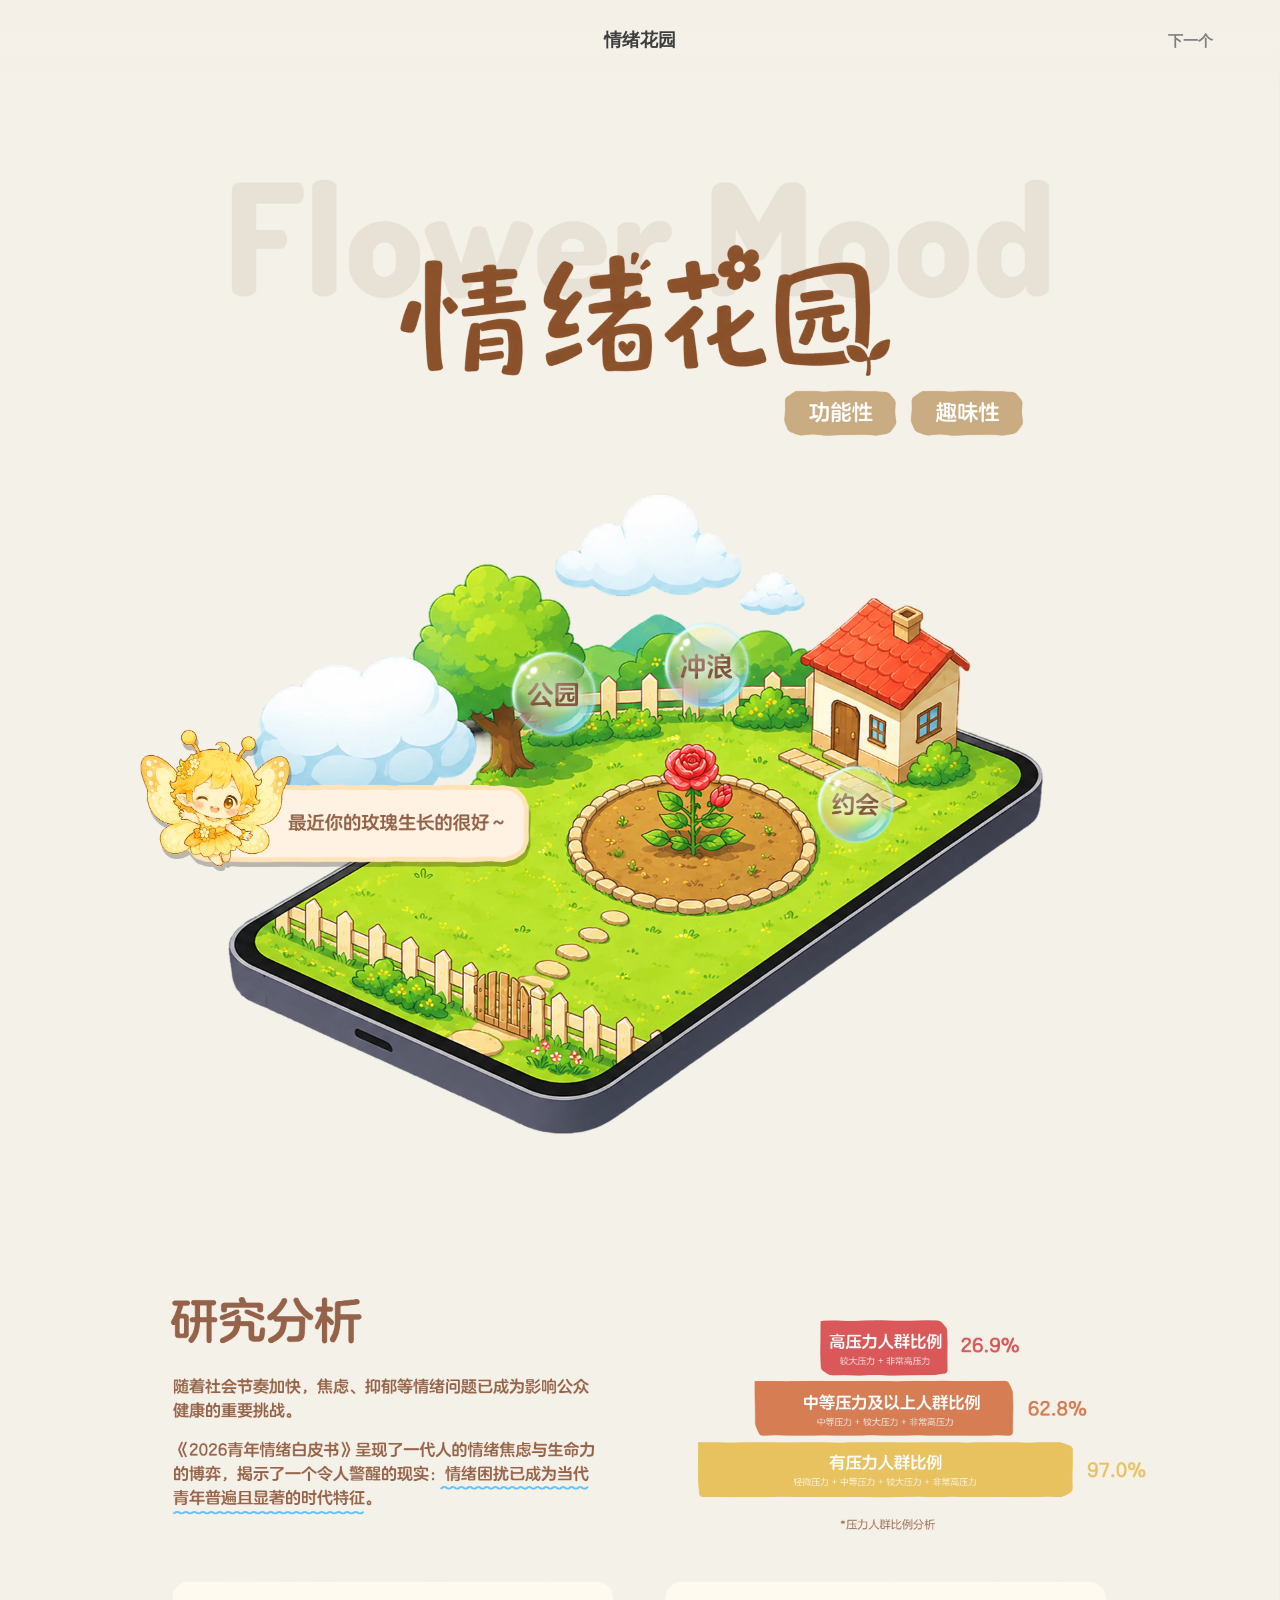
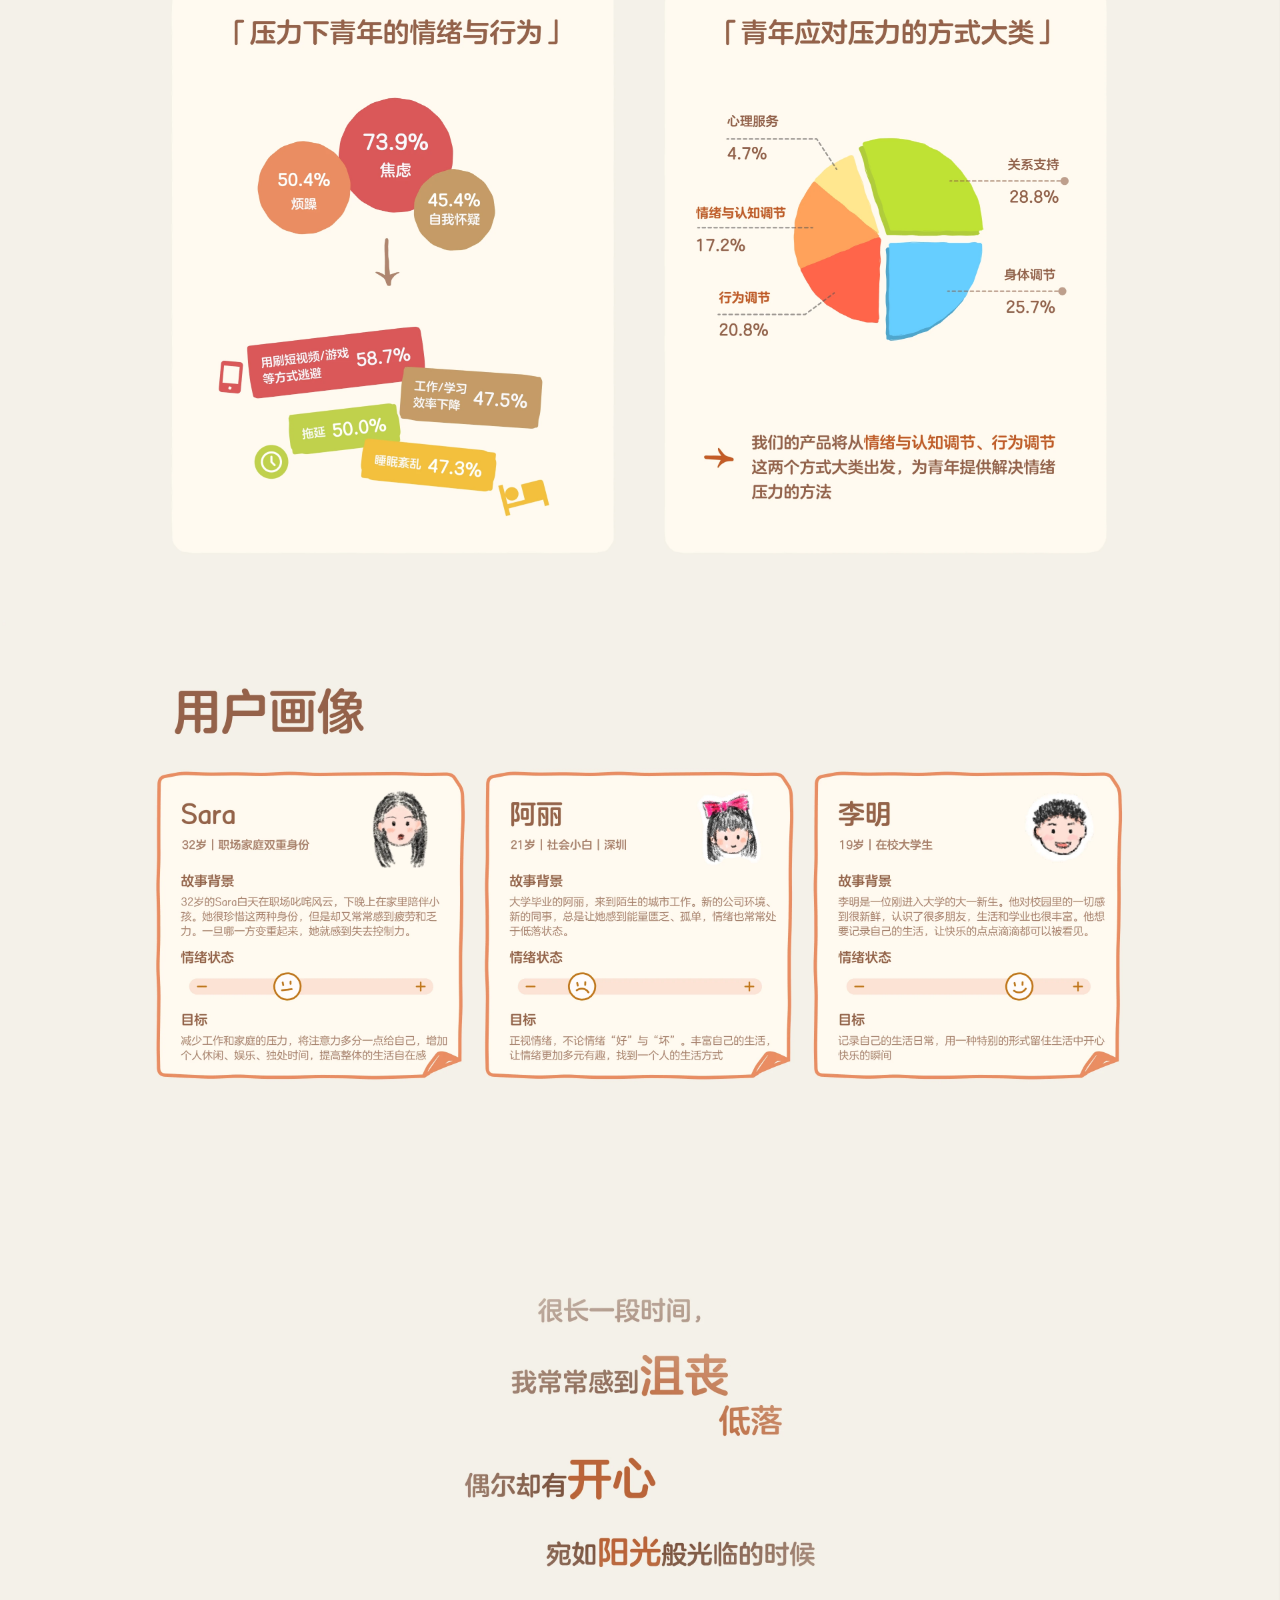
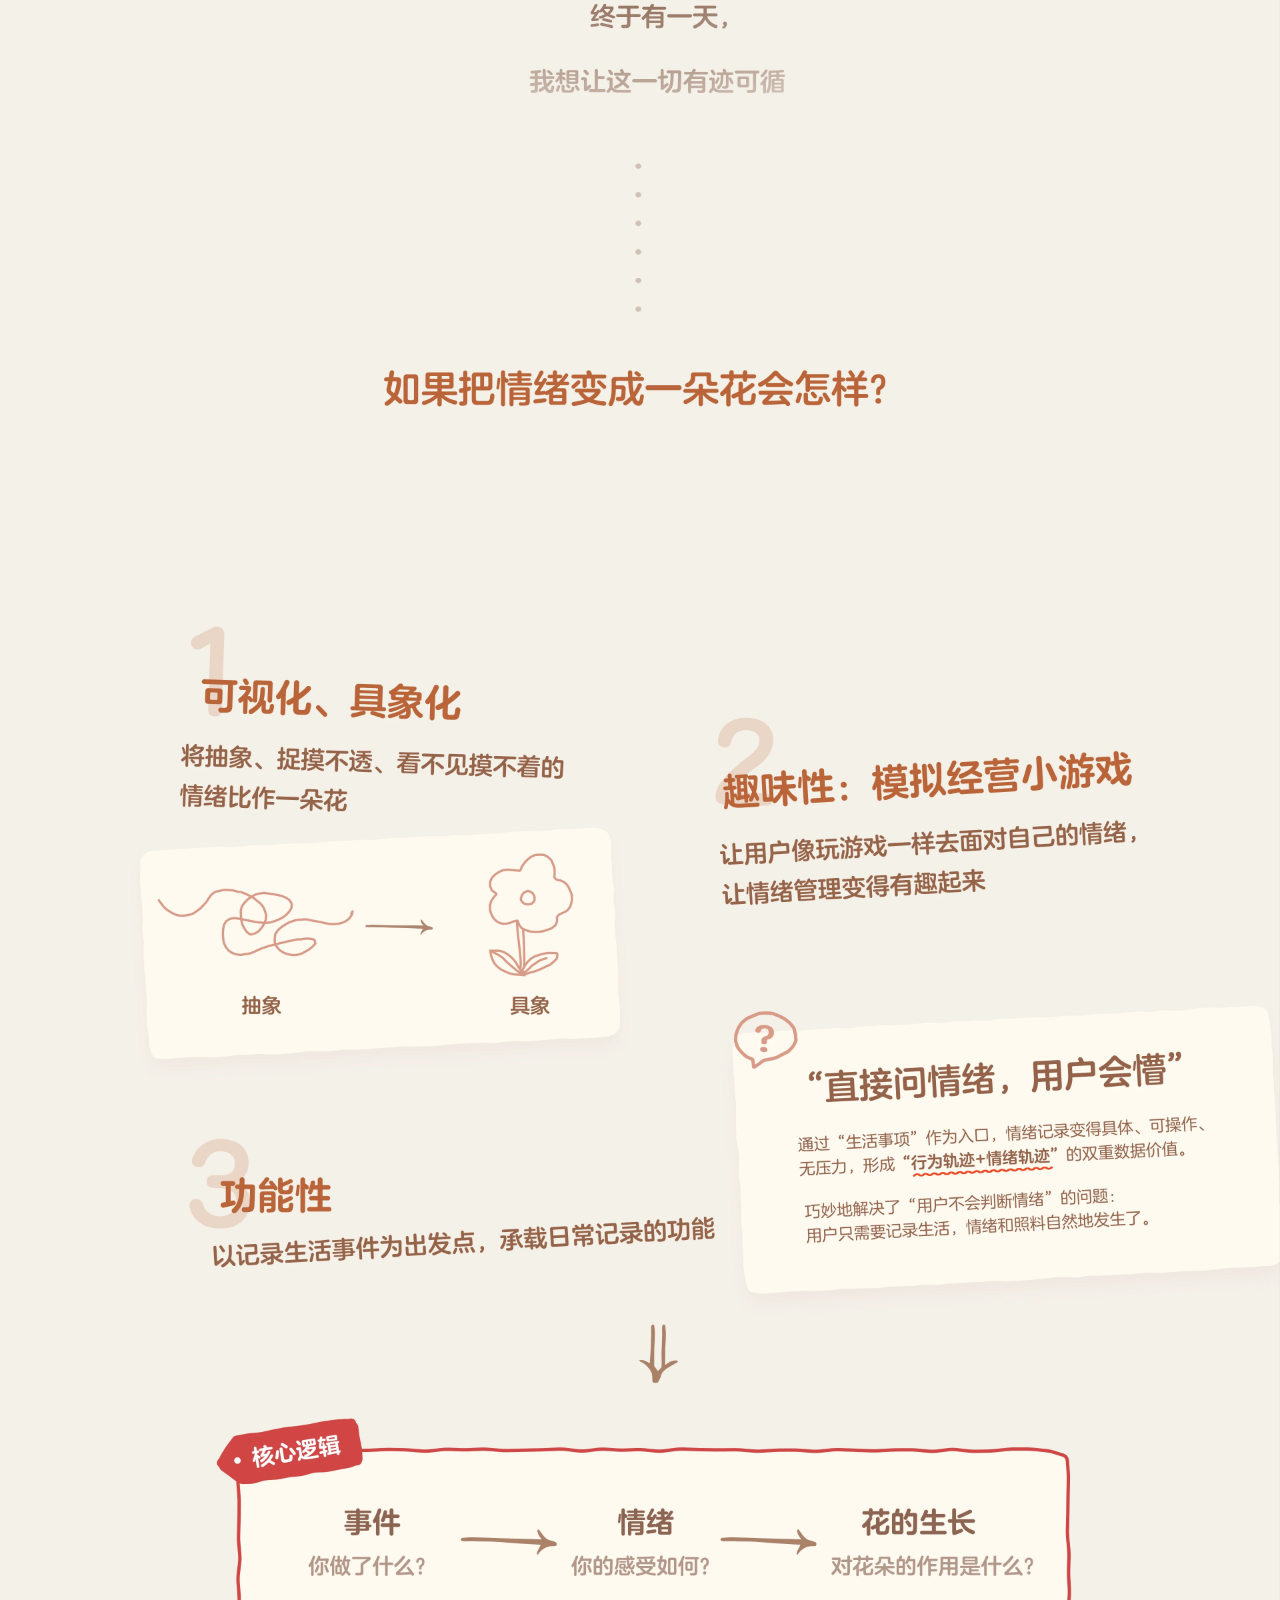
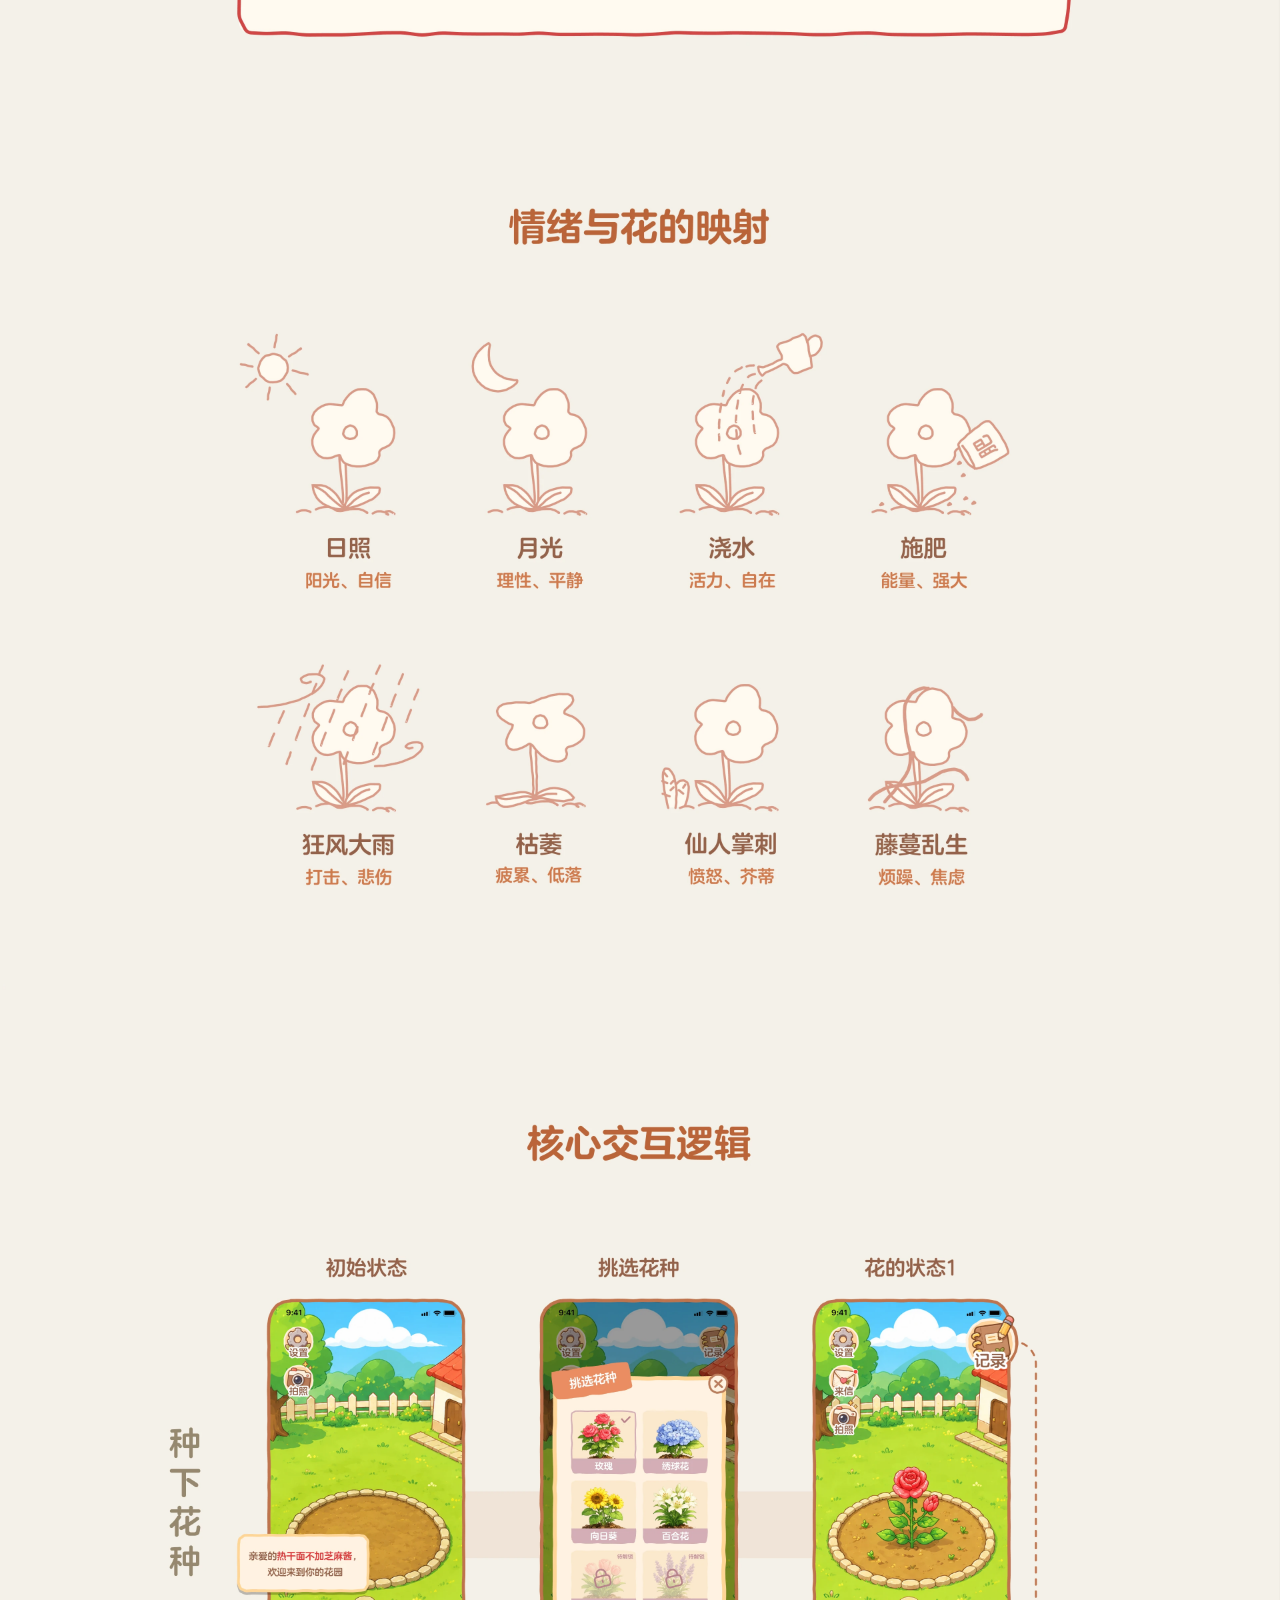
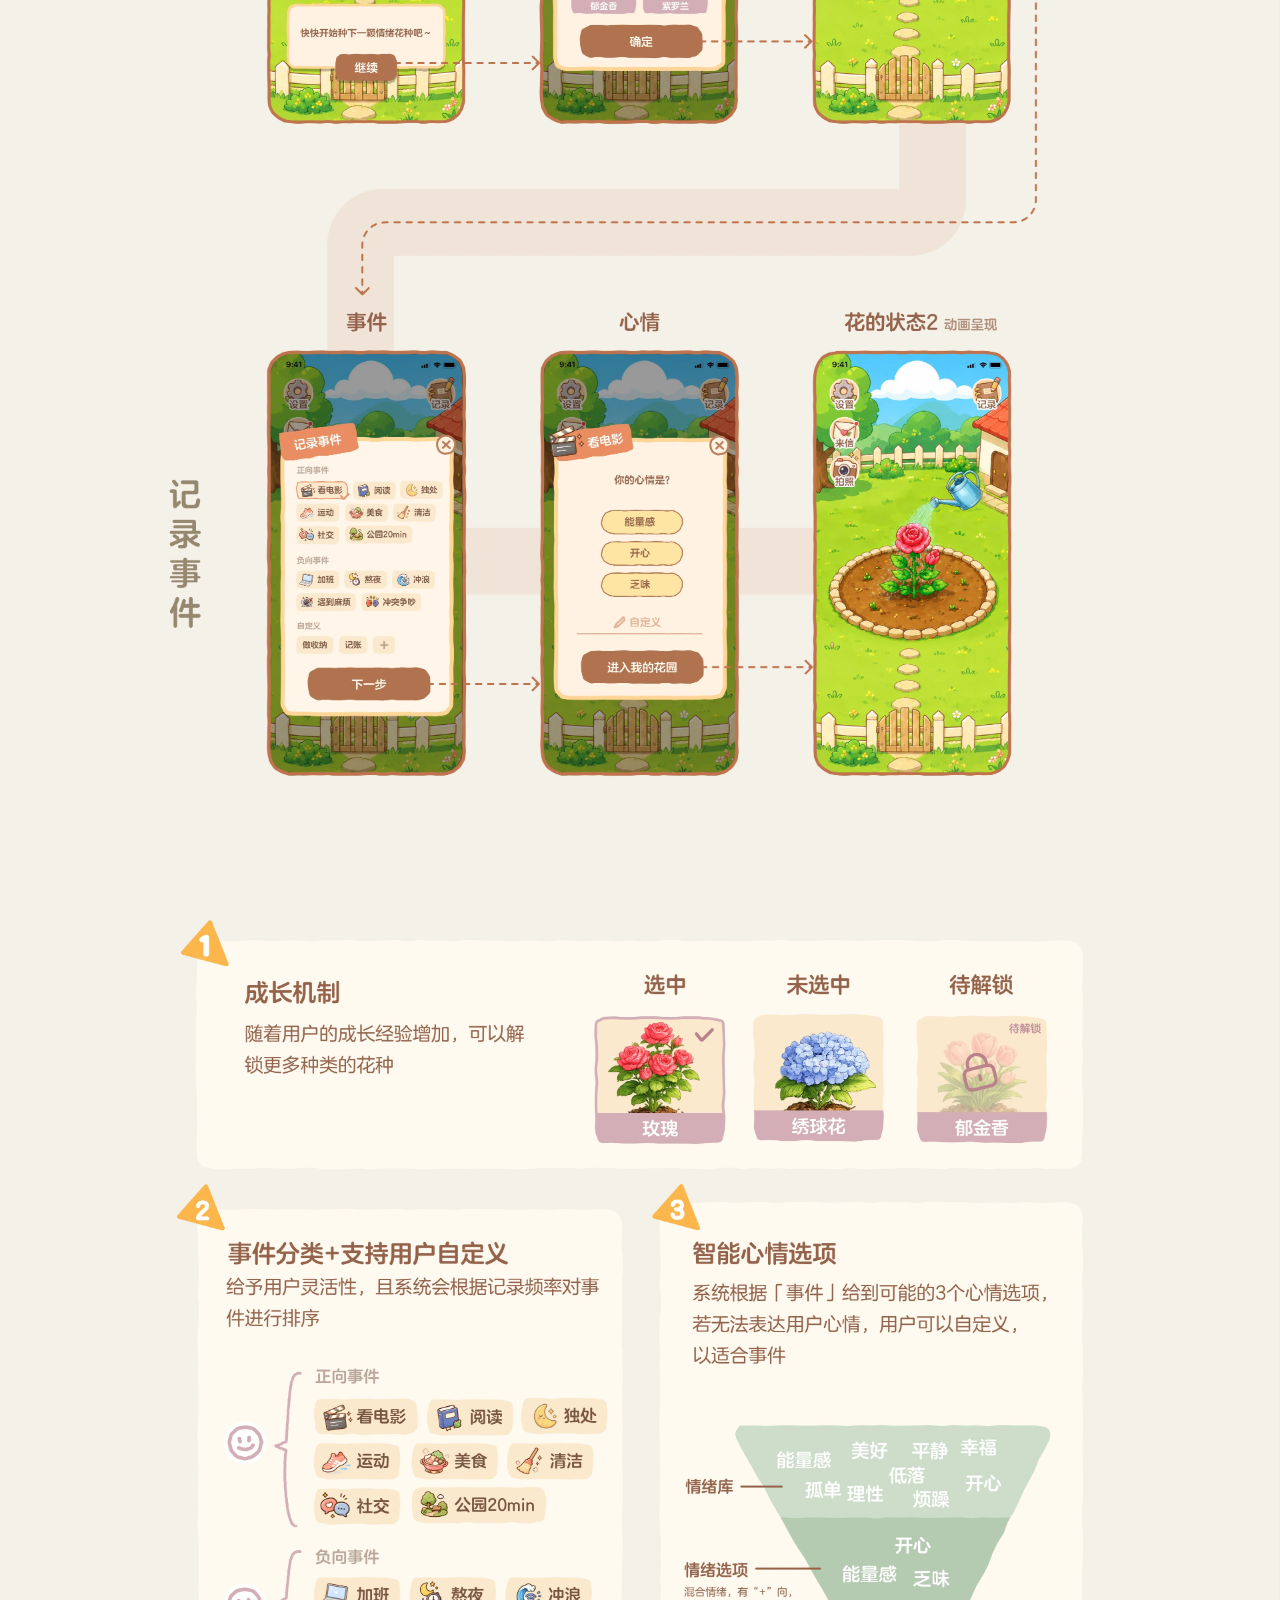
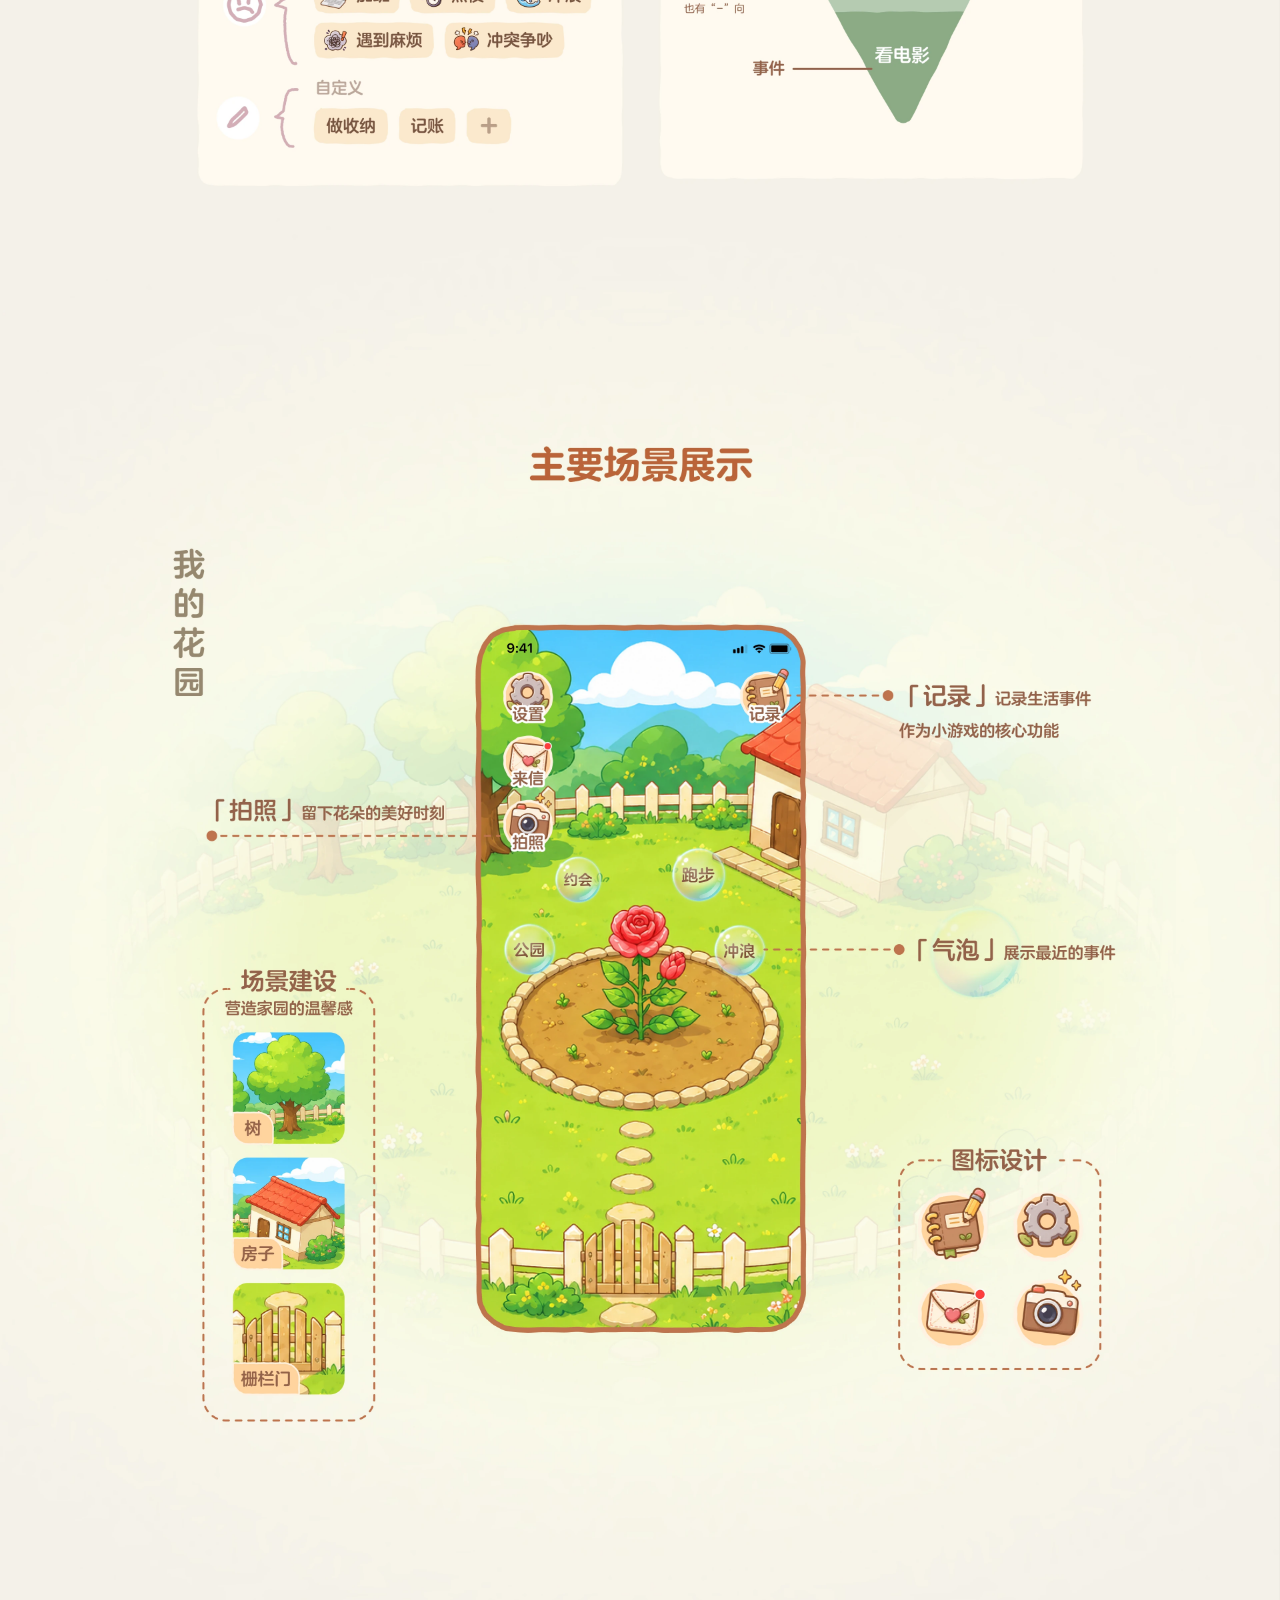
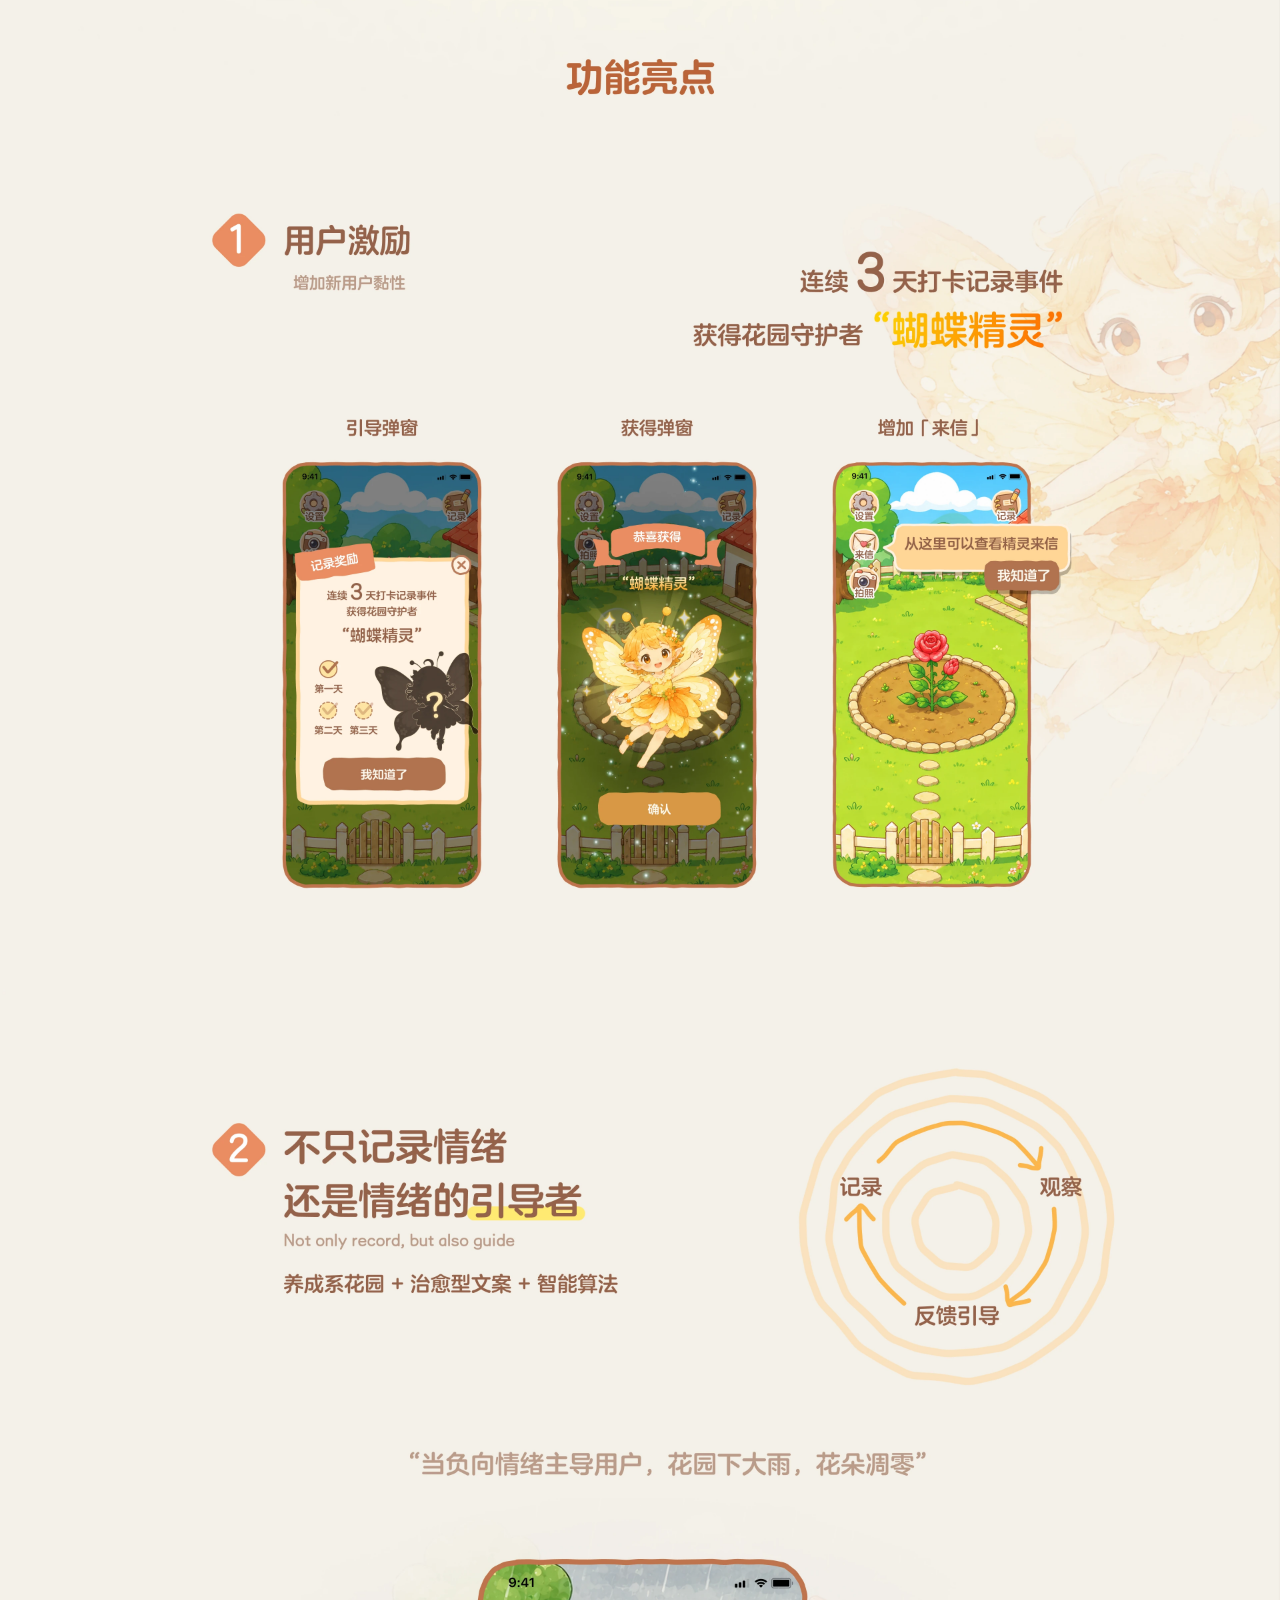
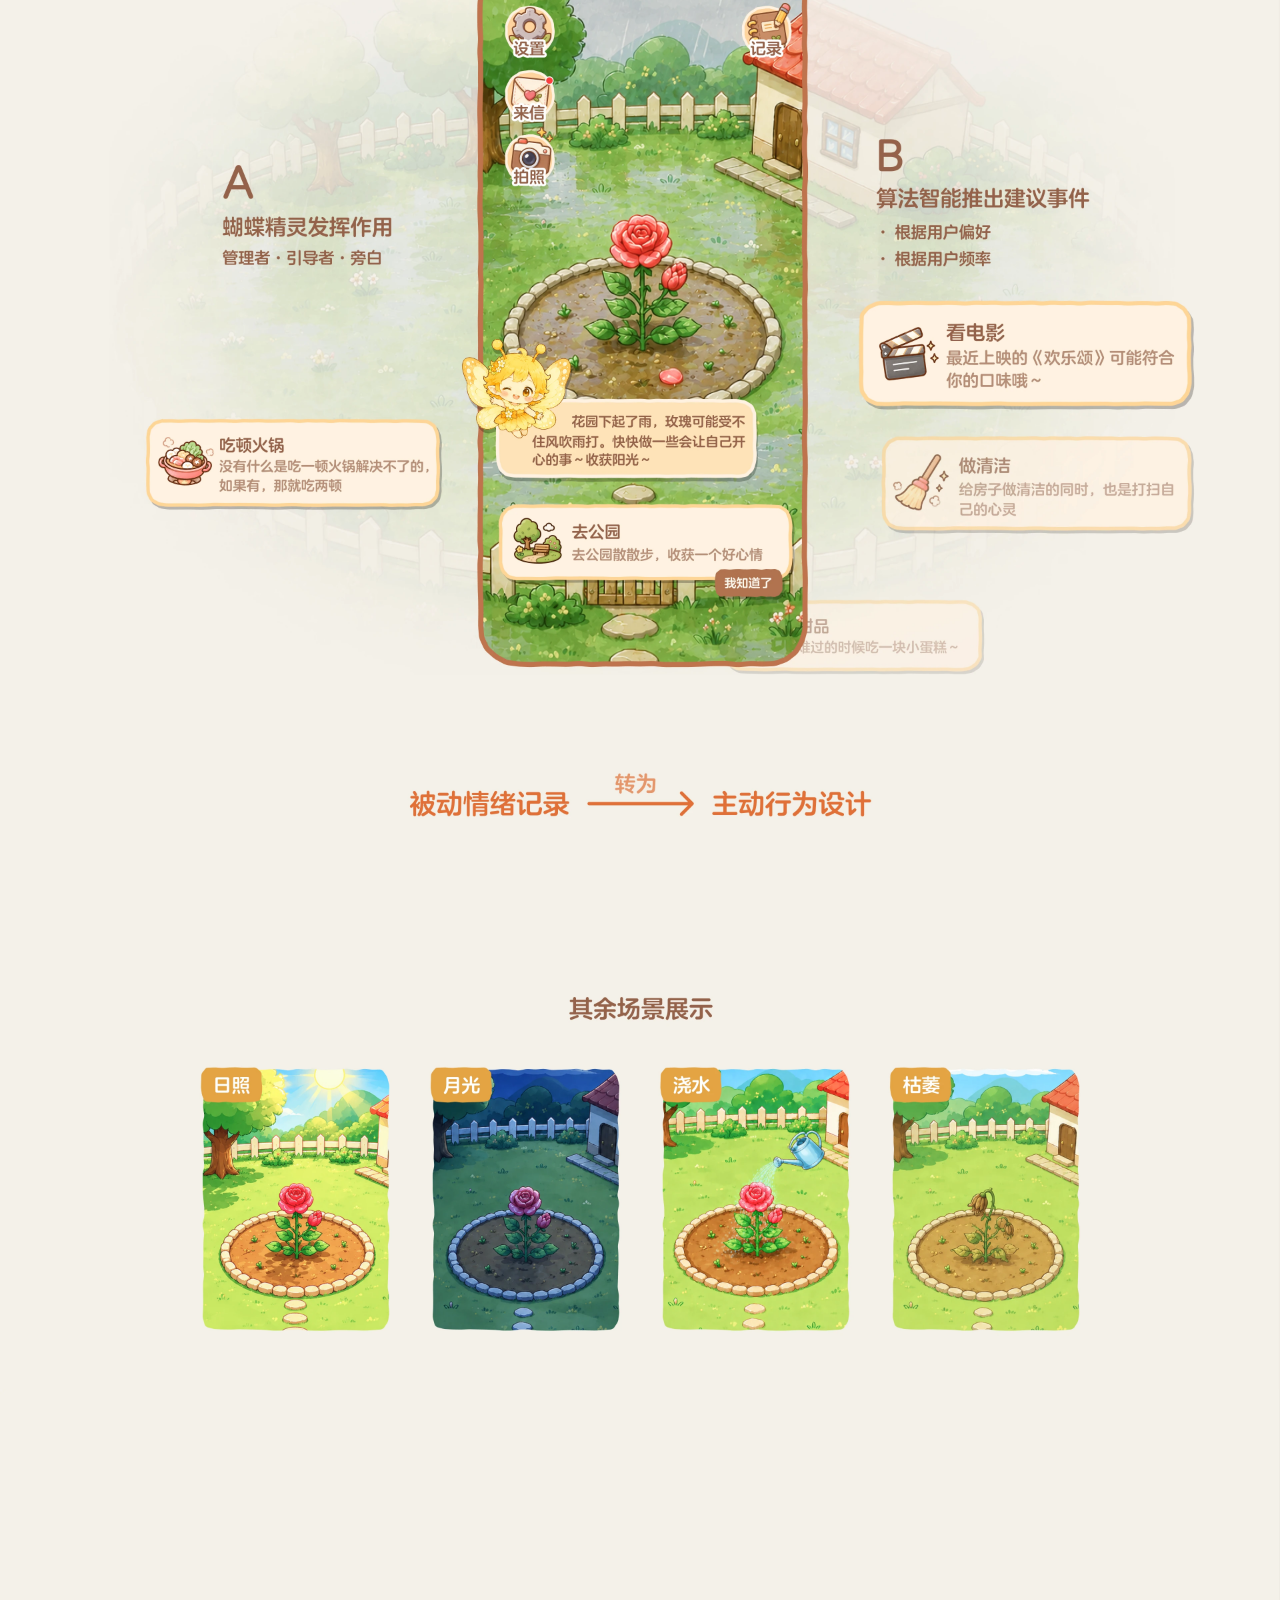
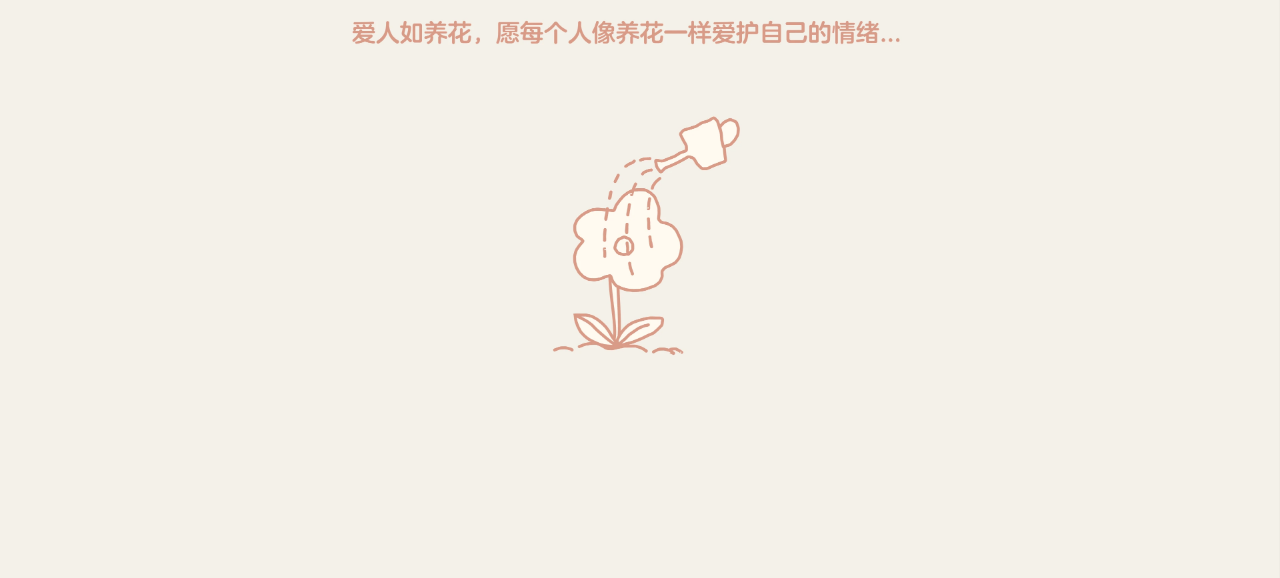
==== emotion-garden-detail.html @ 9c588635 "update" ====
<!DOCTYPE html>
<html lang="zh-CN">
  <head>
    <meta charset="UTF-8" />
    <meta name="viewport" content="width=device-width, initial-scale=1.0" />
    <title>Shinny的作品集</title>
    <link rel="icon" type="image/svg+xml" href="./assets/brand/favicon.svg" />
    <link rel="stylesheet" href="./project-detail.css?v=detail-home-20260615" />
  </head>
  <body style="--detail-bg: #f4f0e8; --detail-header-bg: #f4f0e8; --detail-header-bg-rgb: 244, 240, 232;">
    <header class="detail-nav">
      <div class="detail-nav-group">
        <a class="detail-nav-link detail-nav-link-home" href="./index.html#projects" aria-label="返回全部作品">
          <span class="detail-nav-link-icon" aria-hidden="true"></span>
        </a>
      </div>
      <p class="detail-nav-title">情绪花园</p>
      <div class="detail-nav-group detail-nav-group-right">
        <a class="detail-nav-link detail-nav-link-next" href="./qingyou-detail.html" aria-label="前往下一个作品">
          <span>下一个</span>
          <span class="detail-nav-link-icon" aria-hidden="true"></span>
        </a>
      </div>
    </header>

    <main class="detail-main">
      <figure class="detail-figure detail-slices">
        <img
          class="detail-slice-image"
          src="./assets/emotion-garden-detail-pages/page-001-01.webp"
          alt="情绪花园项目详情页"
          width="1920"
          height="3331"
          decoding="async"
          fetchpriority="high"
        />
        <img
          class="detail-slice-image"
          src="./assets/emotion-garden-detail-pages/page-001-02.webp"
          alt=""
          width="1920"
          height="2345"
          loading="lazy"
          decoding="async"
        />
        <img
          class="detail-slice-image"
          src="./assets/emotion-garden-detail-pages/page-001-03.webp"
          alt=""
          width="1920"
          height="3000"
          loading="lazy"
          decoding="async"
        />
        <img
          class="detail-slice-image"
          src="./assets/emotion-garden-detail-pages/page-001-04.webp"
          alt=""
          width="1920"
          height="3790"
          loading="lazy"
          decoding="async"
        />
        <img
          class="detail-slice-image"
          src="./assets/emotion-garden-detail-pages/page-001-05.webp"
          alt=""
          width="1920"
          height="3418"
          loading="lazy"
          decoding="async"
        />
        <img
          class="detail-slice-image"
          src="./assets/emotion-garden-detail-pages/page-001-06.webp"
          alt=""
          width="1920"
          height="3000"
          loading="lazy"
          decoding="async"
        />
        <img
          class="detail-slice-image"
          src="./assets/emotion-garden-detail-pages/page-001-07.webp"
          alt=""
          width="1920"
          height="1184"
          loading="lazy"
          decoding="async"
        />
      </figure>
    </main>
    <script src="./script.js"></script>
  </body>
</html>
---- project-detail.css ----
@font-face {
  font-family: "FZLanTingYuanGBK";
  src: local("FZLanTingYuanGBK SemiBold"), local("FZLanTingYuanGBK-SemiBold"),
    local("FZLanTingYuanGBK--S10"), local("FZLanTingYuanS-DB1-GB"),
    url("./assets/fonts/FZLanTingYuanGBK.woff2") format("woff2"),
    url("./assets/fonts/FZLanTingYuanGBK.otf") format("opentype");
  font-weight: 600;
  font-style: normal;
  font-display: swap;
}

:root {
  --font-main: "FZLanTingYuanGBK", "PingFang SC", "Hiragino Sans GB", "Microsoft YaHei",
    sans-serif;
  --detail-bg: #faf9f6;
  --detail-header-bg: var(--detail-bg);
  --detail-header-bg-rgb: 250, 249, 246;
  --detail-ink: #2f2621;
  --detail-muted: rgba(47, 38, 33, 0.68);
  --detail-accent: #b9372e;
  --accent: #2ba7ff;
  --click-effect-color: #b9372e;
}

* {
  box-sizing: border-box;
}

html,
body {
  margin: 0;
  padding: 0;
  background: var(--detail-bg);
  color: var(--detail-ink);
}

body {
  position: relative;
  overflow-x: hidden;
  font-family: var(--font-main);
}

.click-effect-layer {
  position: fixed;
  inset: 0;
  pointer-events: none;
  overflow: hidden;
  z-index: 2147483647;
}

.click-effect-burst {
  position: fixed;
  left: 0;
  top: 0;
  width: 72px;
  height: 72px;
  margin: -36px 0 0 -36px;
  color: var(--click-effect-color);
  opacity: 0;
  transform: translate3d(0, 0, 0) scale(0.68);
  animation: click-burst-pop 0.56s cubic-bezier(0.18, 0.82, 0.24, 1) forwards;
}

.click-effect-burst svg {
  width: 100%;
  height: 100%;
  overflow: visible;
}

.click-effect-burst path {
  fill: none;
  stroke: currentColor;
  stroke-width: 2.4;
  stroke-linecap: round;
  opacity: 0.95;
}

@keyframes click-burst-pop {
  0% {
    opacity: 0;
    transform: translate3d(0, 0, 0) scale(0.68);
  }

  18% {
    opacity: 1;
  }

  100% {
    opacity: 0;
    transform: translate3d(0, 0, 0) scale(1.18);
  }
}

@media (prefers-reduced-motion: reduce) {
  .click-effect-layer,
  .click-effect-burst {
    animation: none;
    transition: none;
  }

  .click-effect-layer,
  .click-effect-burst {
    display: none !important;
  }
}

a {
  color: inherit;
  text-decoration: none;
}

.detail-nav {
  position: fixed;
  top: 0;
  left: 0;
  right: 0;
  z-index: 10;
  isolation: isolate;
  display: grid;
  grid-template-columns: 1fr auto 1fr;
  align-items: center;
  gap: 16px;
  padding: 14px 24px;
  background: transparent;
}

.detail-nav::before {
  content: "";
  position: absolute;
  inset: 0;
  background:
    linear-gradient(
      180deg,
      var(--detail-header-bg) 0%,
      rgba(var(--detail-header-bg-rgb), 0.96) 48%,
      rgba(var(--detail-header-bg-rgb), 0.72) 74%,
      rgba(var(--detail-header-bg-rgb), 0) 100%
    );
  pointer-events: none;
  z-index: -1;
}

body[data-detail-nav-gradient] .detail-nav::before {
  transition: background 0.18s linear;
}

body[data-detail-nav-gradient] .detail-nav-title,
body[data-detail-nav-gradient] .detail-nav-link {
  color: var(--detail-nav-fg, #f4f8ff);
  transition: color 0.22s ease, transform 0.2s ease, opacity 0.2s ease;
}

body[data-detail-nav-gradient] .detail-nav-link::before {
  content: none;
}

body[data-detail-nav-gradient] .detail-nav-link-frame {
  position: absolute;
  inset: -2px -6px;
  width: calc(100% + 12px);
  height: calc(100% + 4px);
  overflow: visible;
  pointer-events: none;
  z-index: -1;
}

body[data-detail-nav-gradient] .detail-nav-link-frame path {
  fill: none;
  stroke: currentColor;
  stroke-width: 3.2;
  stroke-linecap: round;
  stroke-linejoin: round;
  transition: fill 0.22s ease, stroke 0.22s ease;
}

body[data-detail-nav-gradient] .detail-nav-link:hover .detail-nav-link-frame path,
body[data-detail-nav-gradient] .detail-nav-link:focus-visible .detail-nav-link-frame path {
  fill: var(--detail-accent);
  stroke: var(--detail-accent);
}

body[data-detail-nav-gradient] .detail-nav-inline-icon {
  display: block;
  flex: 0 0 auto;
  color: currentColor;
  overflow: visible;
}

body[data-detail-nav-gradient] .detail-nav-inline-arrow {
  width: 22px;
  height: 22px;
}

body[data-detail-nav-gradient] .detail-nav-inline-arrow path {
  fill: currentColor;
  stroke: currentColor;
}

body[data-detail-nav-gradient] .detail-nav-link-home .detail-nav-link-icon {
  background-color: transparent;
  background-image: var(
    --detail-home-normal-dynamic,
    url("./assets/detail-nav/home-normal-light.svg")
  );
}

body[data-detail-nav-gradient] .detail-nav-link-home:hover .detail-nav-link-icon,
body[data-detail-nav-gradient] .detail-nav-link-home:focus-visible .detail-nav-link-icon {
  background-image: var(--detail-nav-icon-hover);
}

body[data-detail-nav-gradient] .detail-nav-link-prev:hover,
body[data-detail-nav-gradient] .detail-nav-link-prev:focus-visible {
  color: #ffffff;
}

body[data-detail-nav-gradient] .detail-nav-link-home:hover,
body[data-detail-nav-gradient] .detail-nav-link-home:focus-visible {
  color: var(--detail-accent);
}

.detail-nav-group {
  display: flex;
  align-items: center;
  gap: 12px;
  flex-wrap: wrap;
}

.detail-nav-group:not(.detail-nav-group-right) {
  gap: 14px;
}

.detail-nav-group-right {
  justify-self: end;
}

.detail-nav-title {
  min-width: 0;
  margin: 0;
  font-size: 18px;
  font-weight: 600;
  line-height: 1.2;
  text-align: center;
  color: #3e3e3e;
}

.detail-nav-link {
  display: inline-flex;
  position: relative;
  z-index: 0;
  isolation: isolate;
  align-items: center;
  gap: 7px;
  min-height: 54px;
  padding: 12px 14px;
  border: 0;
  border-radius: 0;
  background: transparent;
  color: #7f7f7f;
  transition: transform 0.2s ease, opacity 0.2s ease, color 0.2s ease, background 0.2s ease;
}

.detail-nav-link::before {
  content: "";
  position: absolute;
  inset: -2px -6px;
  background: center / 100% 100% no-repeat url("./assets/detail-nav/nav-outline.svg");
  opacity: 1;
  transform: scale(1);
  transition: opacity 0.22s ease, transform 0.22s ease, background-image 0.22s ease;
  pointer-events: none;
  z-index: -1;
}

.detail-nav-link:hover,
.detail-nav-link:focus-visible {
  transform: translateY(-1px);
  opacity: 1;
  color: #ffffff;
}

.detail-nav-link:hover::before,
.detail-nav-link:focus-visible::before {
  opacity: 1;
  transform: scale(1);
  background-image: url("./assets/detail-nav/nav-fill.svg");
}

.detail-nav-link-icon {
  display: block;
  width: 22px;
  height: 22px;
  flex: 0 0 auto;
  background: center / contain no-repeat var(--detail-nav-icon);
  transition: background-image 0.2s ease;
}

.detail-nav-link span {
  font-size: 0.96rem;
  font-weight: 600;
  line-height: 1;
  white-space: nowrap;
}

.detail-nav-link-icon + span {
  display: block;
}

.detail-nav-link:hover .detail-nav-link-icon,
.detail-nav-link:focus-visible .detail-nav-link-icon {
  background-image: var(--detail-nav-icon-hover);
}

.detail-nav-link-text-only {
  gap: 0;
}

.detail-nav-link-home {
  justify-content: center;
  width: 54px;
  min-width: 54px;
  height: 54px;
  min-height: 54px;
  aspect-ratio: 1;
  padding: 0;
  margin-left: -4px;
}

.detail-nav-link-home .detail-nav-link-icon {
  width: 34px;
  height: 34px;
}

.detail-nav-link-home::before {
  content: none;
}

.detail-nav-link-home:hover,
.detail-nav-link-home:focus-visible {
  color: var(--detail-accent);
}

.detail-nav-link-next {
  flex-direction: row;
}

.detail-nav-link-prev {
  --detail-nav-icon: url("./assets/detail-nav/prev-gray.svg");
  --detail-nav-icon-hover: url("./assets/detail-nav/prev-white.svg");
}

.detail-nav-link-home {
  --detail-nav-icon: url("./assets/detail-nav/home-normal.svg");
  --detail-nav-icon-hover: url("./assets/detail-nav/home-hover.svg");
}

.detail-nav-link-next {
  --detail-nav-icon: url("./assets/detail-nav/next-gray.svg");
  --detail-nav-icon-hover: url("./assets/detail-nav/next-white.svg");
}

.detail-main {
  position: relative;
  z-index: 0;
  width: 100vw;
}

.detail-image {
  display: block;
  width: 100vw;
  height: auto;
}

.detail-slices {
  display: block;
  width: 100vw;
  margin: 0;
  background: var(--detail-bg);
}

.detail-slice-image {
  display: block;
  width: 100vw;
  height: auto;
}

.detail-slices-xr {
  background: #000916;
}

.detail-object {
  display: block;
  width: 100vw;
  height: auto;
  aspect-ratio: var(--detail-object-aspect, 1920 / 20068);
  min-height: 100vh;
  border: 0;
}

.detail-object-xr {
  background: #000916;
}

.detail-figure {
  margin: 0;
}

.detail-caption {
  padding: 18px 24px 28px;
  color: var(--detail-muted);
  font-size: 0.95rem;
  line-height: 1.7;
}

@media (max-width: 720px) {
  .detail-nav {
    grid-template-columns: 1fr;
    padding: 12px 16px;
    gap: 8px;
  }

  .detail-nav-title,
  .detail-nav-group-right {
    justify-self: start;
    text-align: left;
  }

  .detail-nav-title {
    order: -1;
    max-width: calc(100vw - 32px);
  }

  .detail-nav-group {
    gap: 8px;
  }

  .detail-nav-link {
    min-height: 50px;
    gap: 6px;
    padding: 10px 13px;
  }

  .detail-nav-link-home {
    width: 50px;
    min-width: 50px;
    height: 50px;
    min-height: 50px;
    padding: 0;
    margin-left: -3px;
  }

  .detail-nav-link-home .detail-nav-link-icon {
    width: 31px;
    height: 31px;
  }

  .detail-nav-link span {
    font-size: 0.92rem;
  }

  .detail-caption {
    padding: 16px 16px 24px;
  }

}
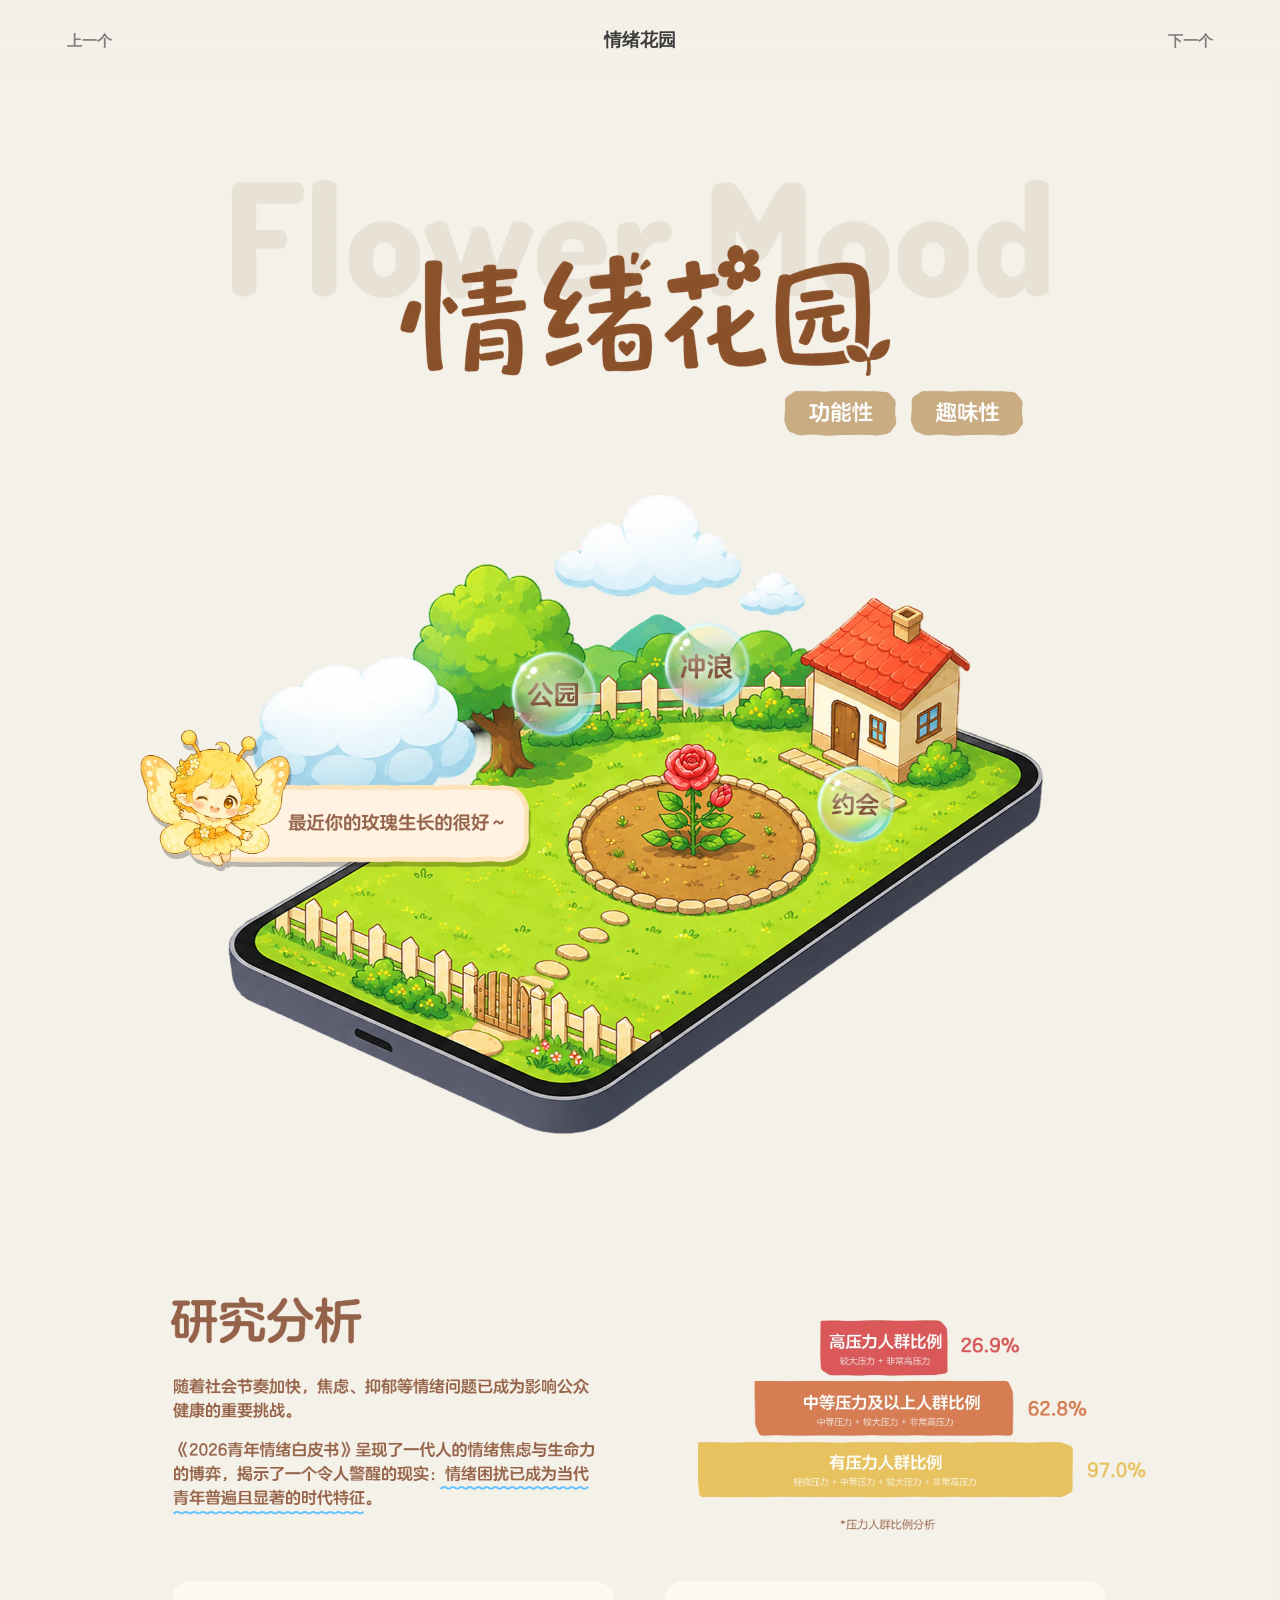
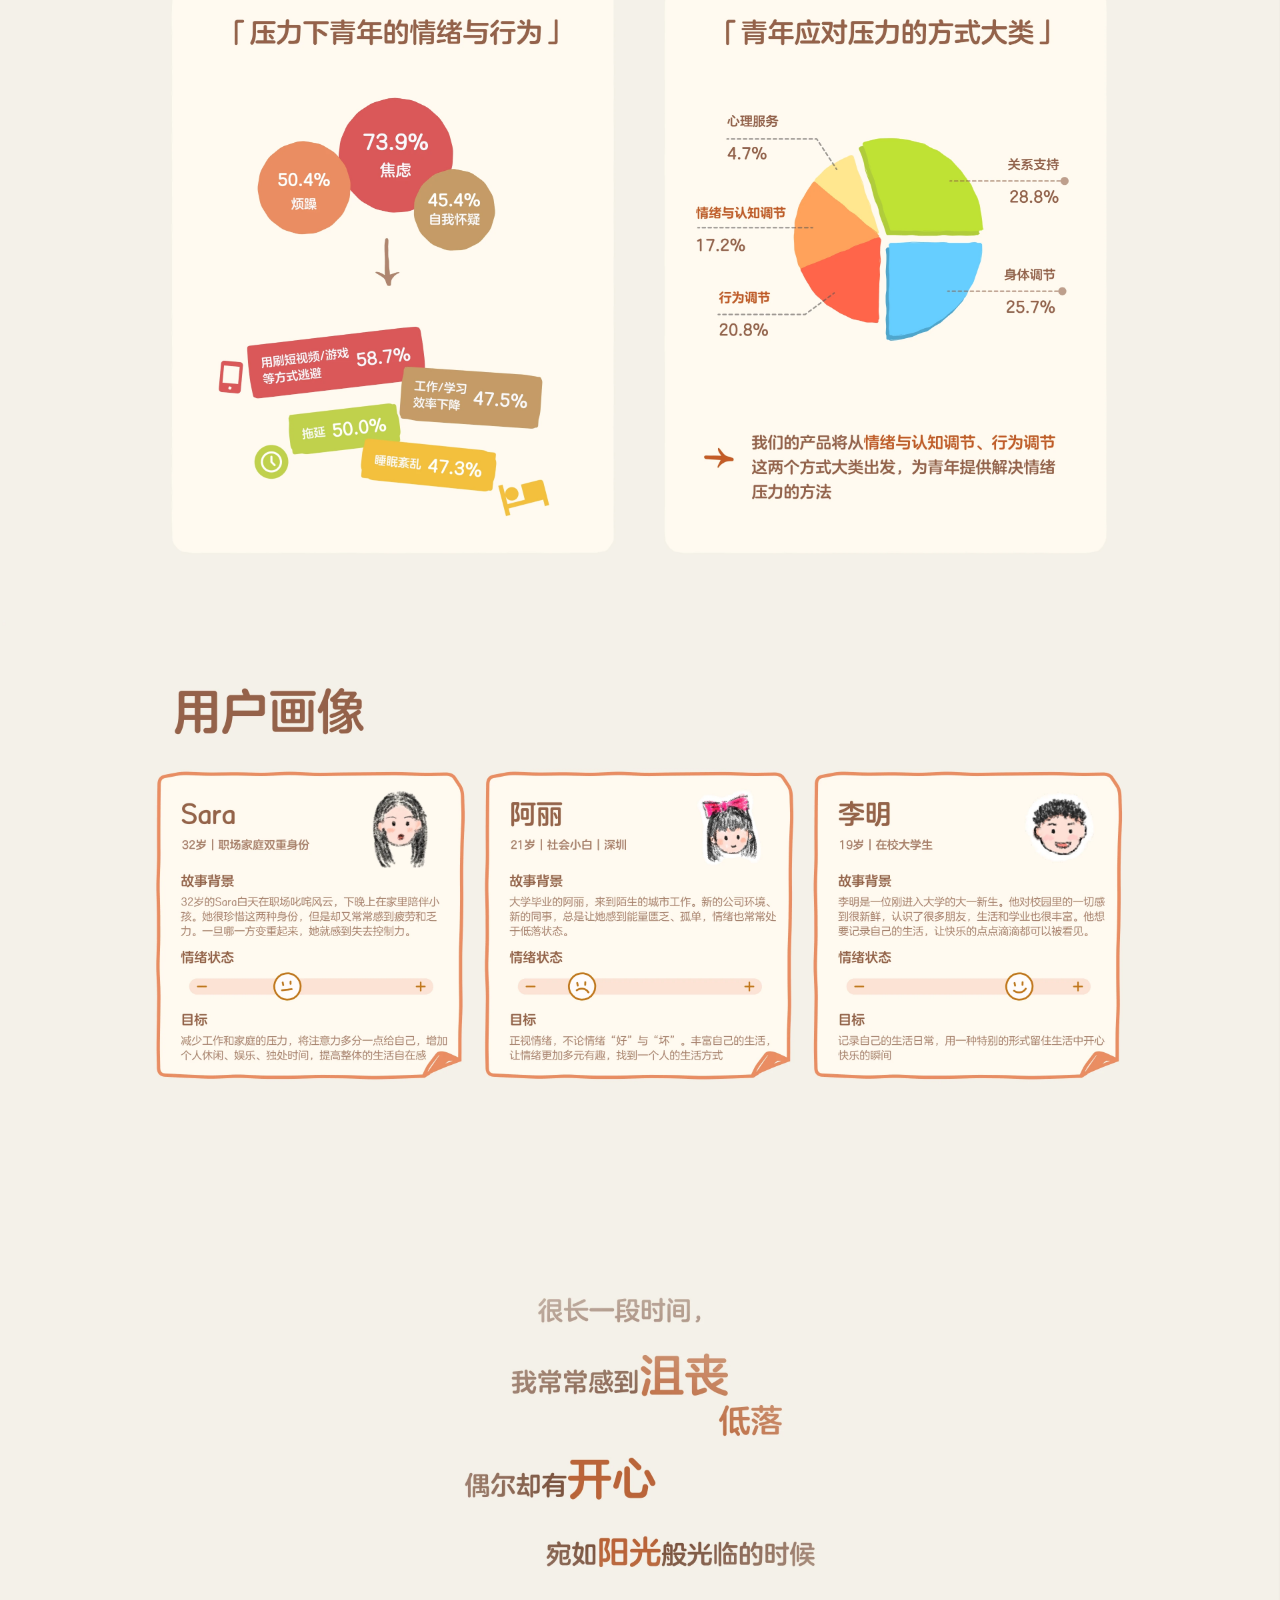
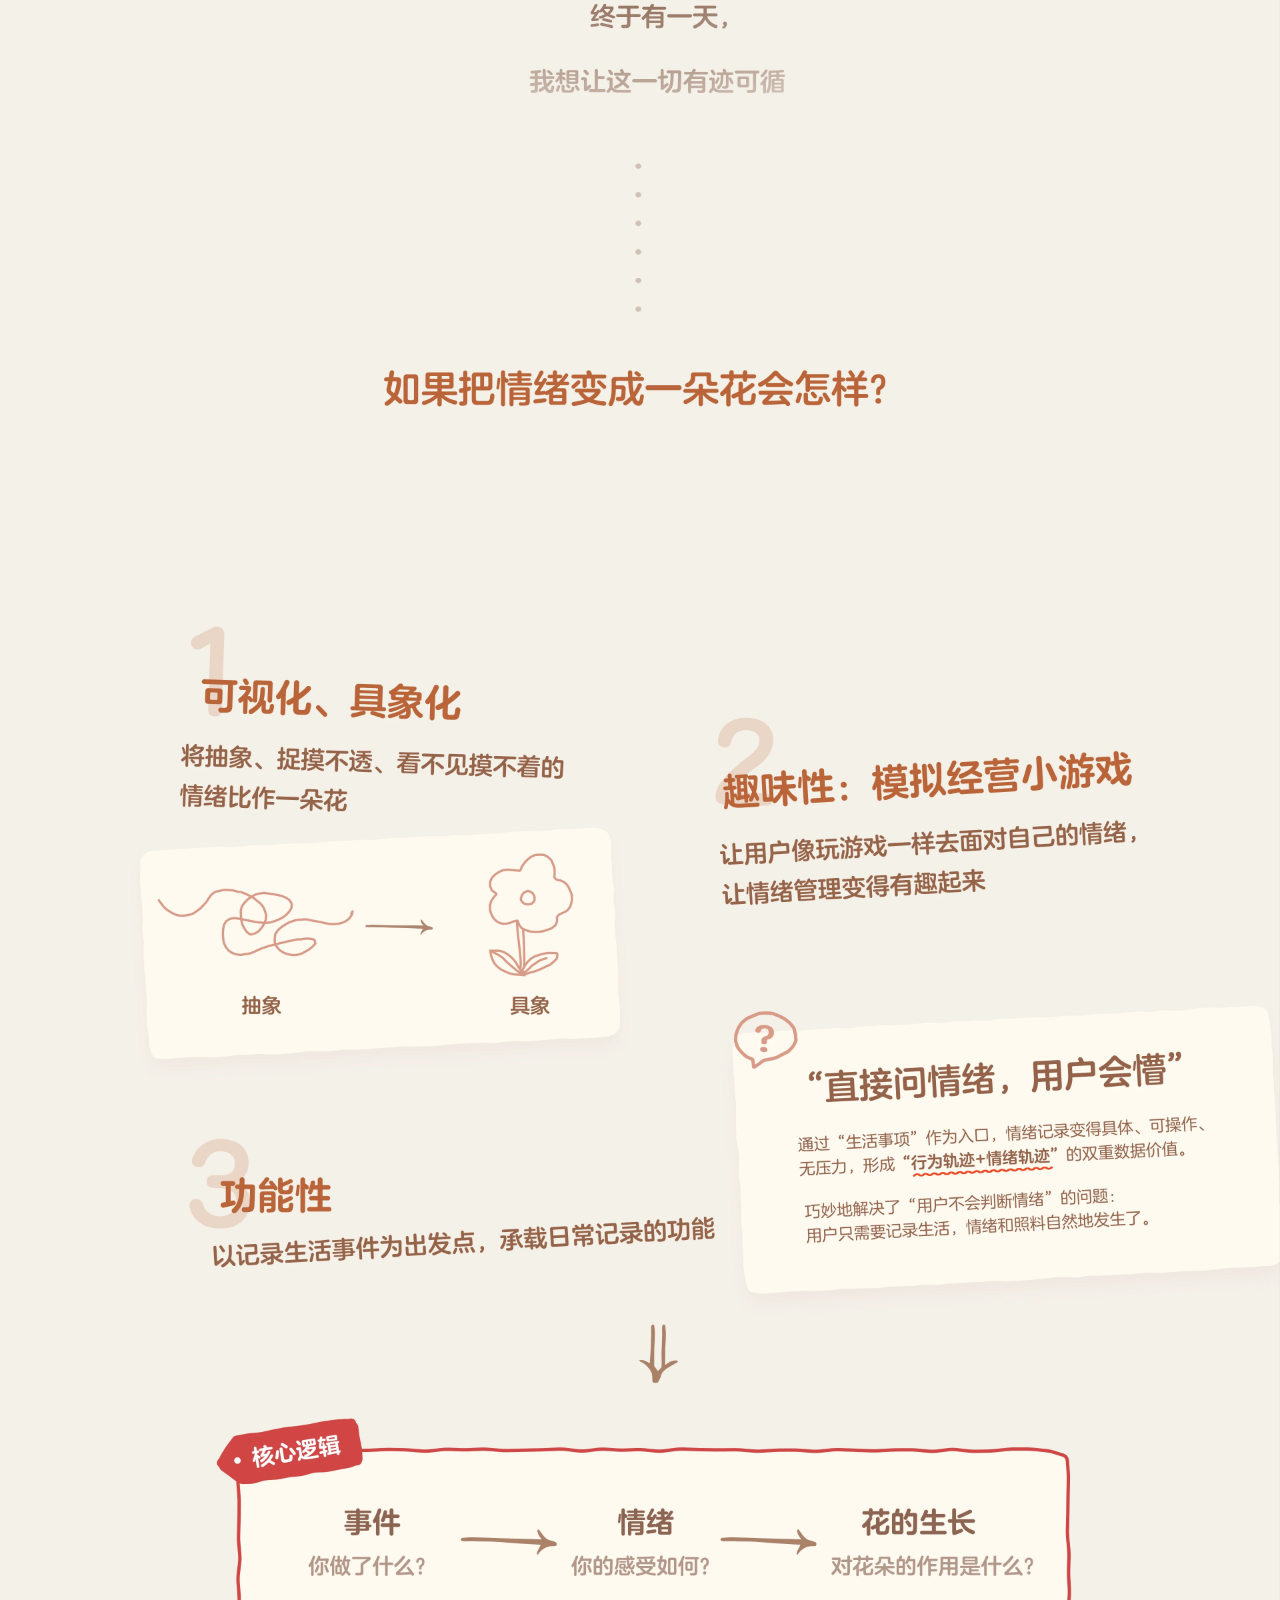
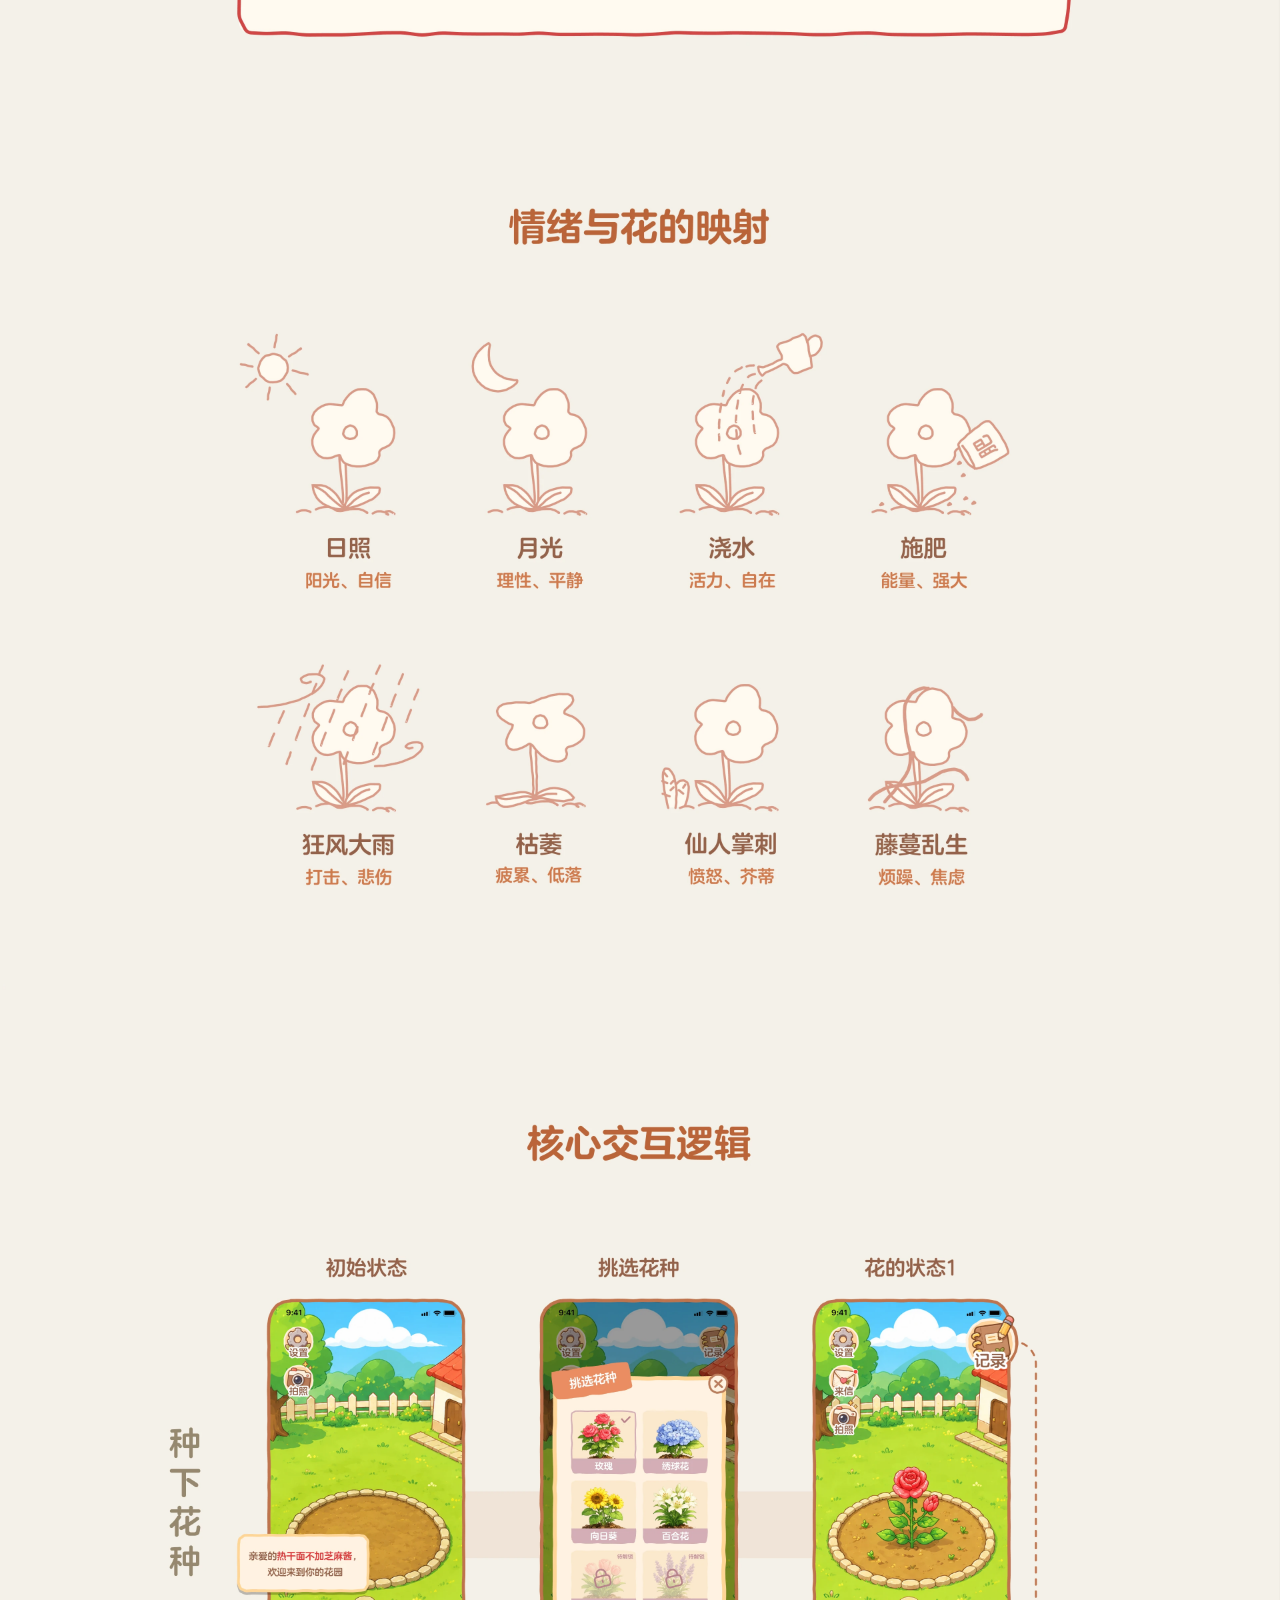
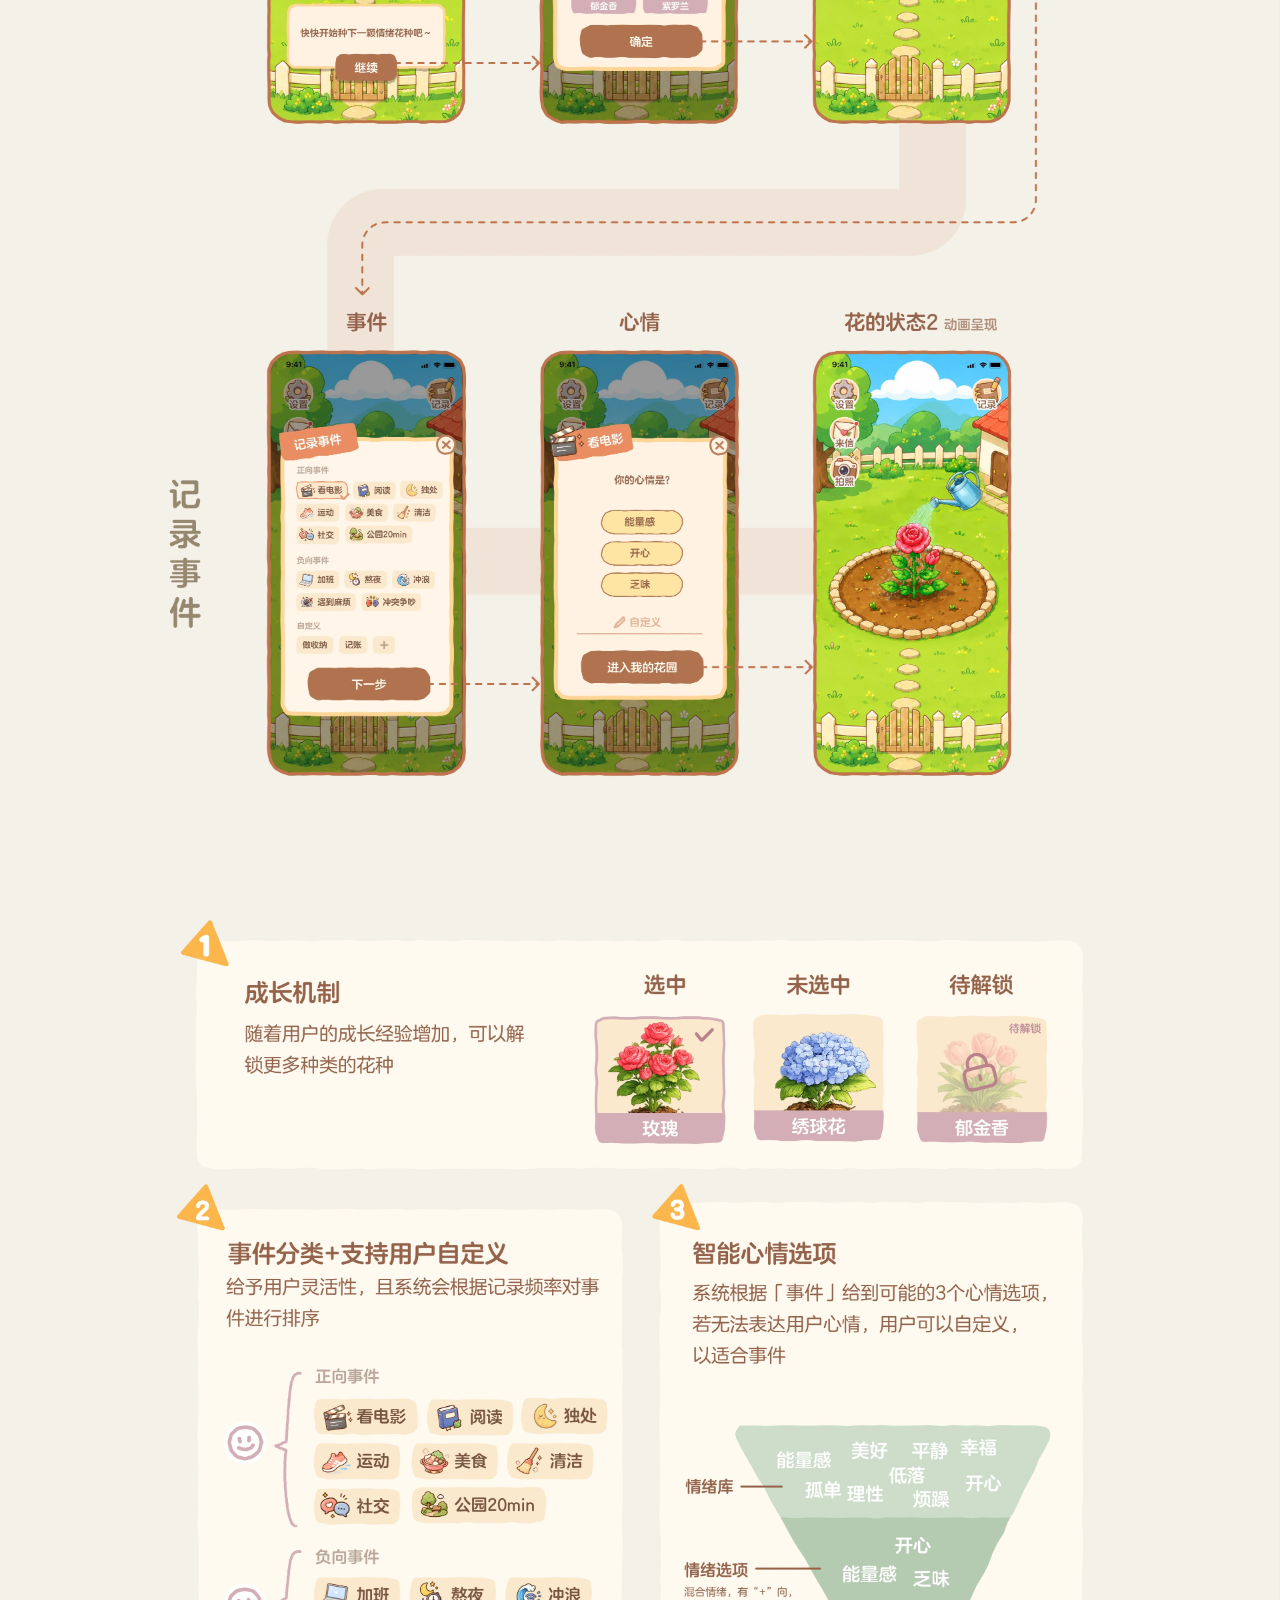
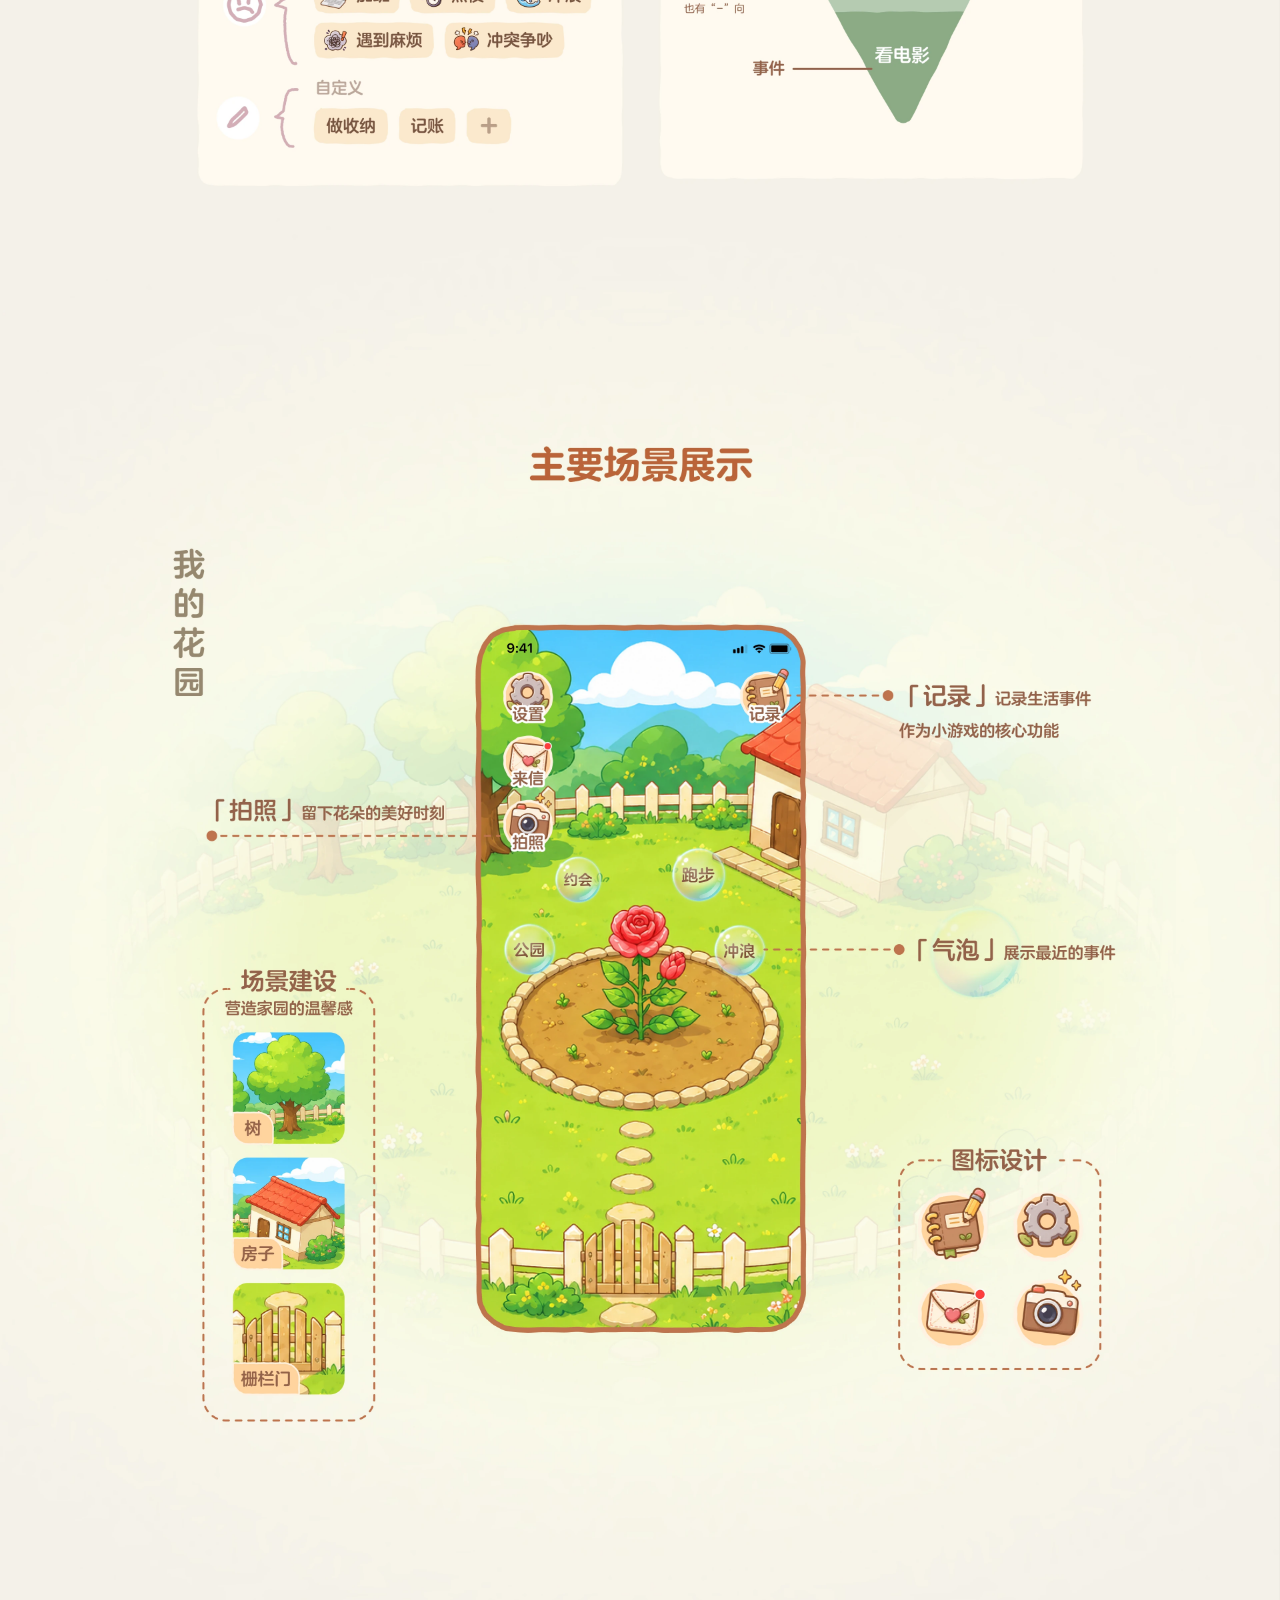
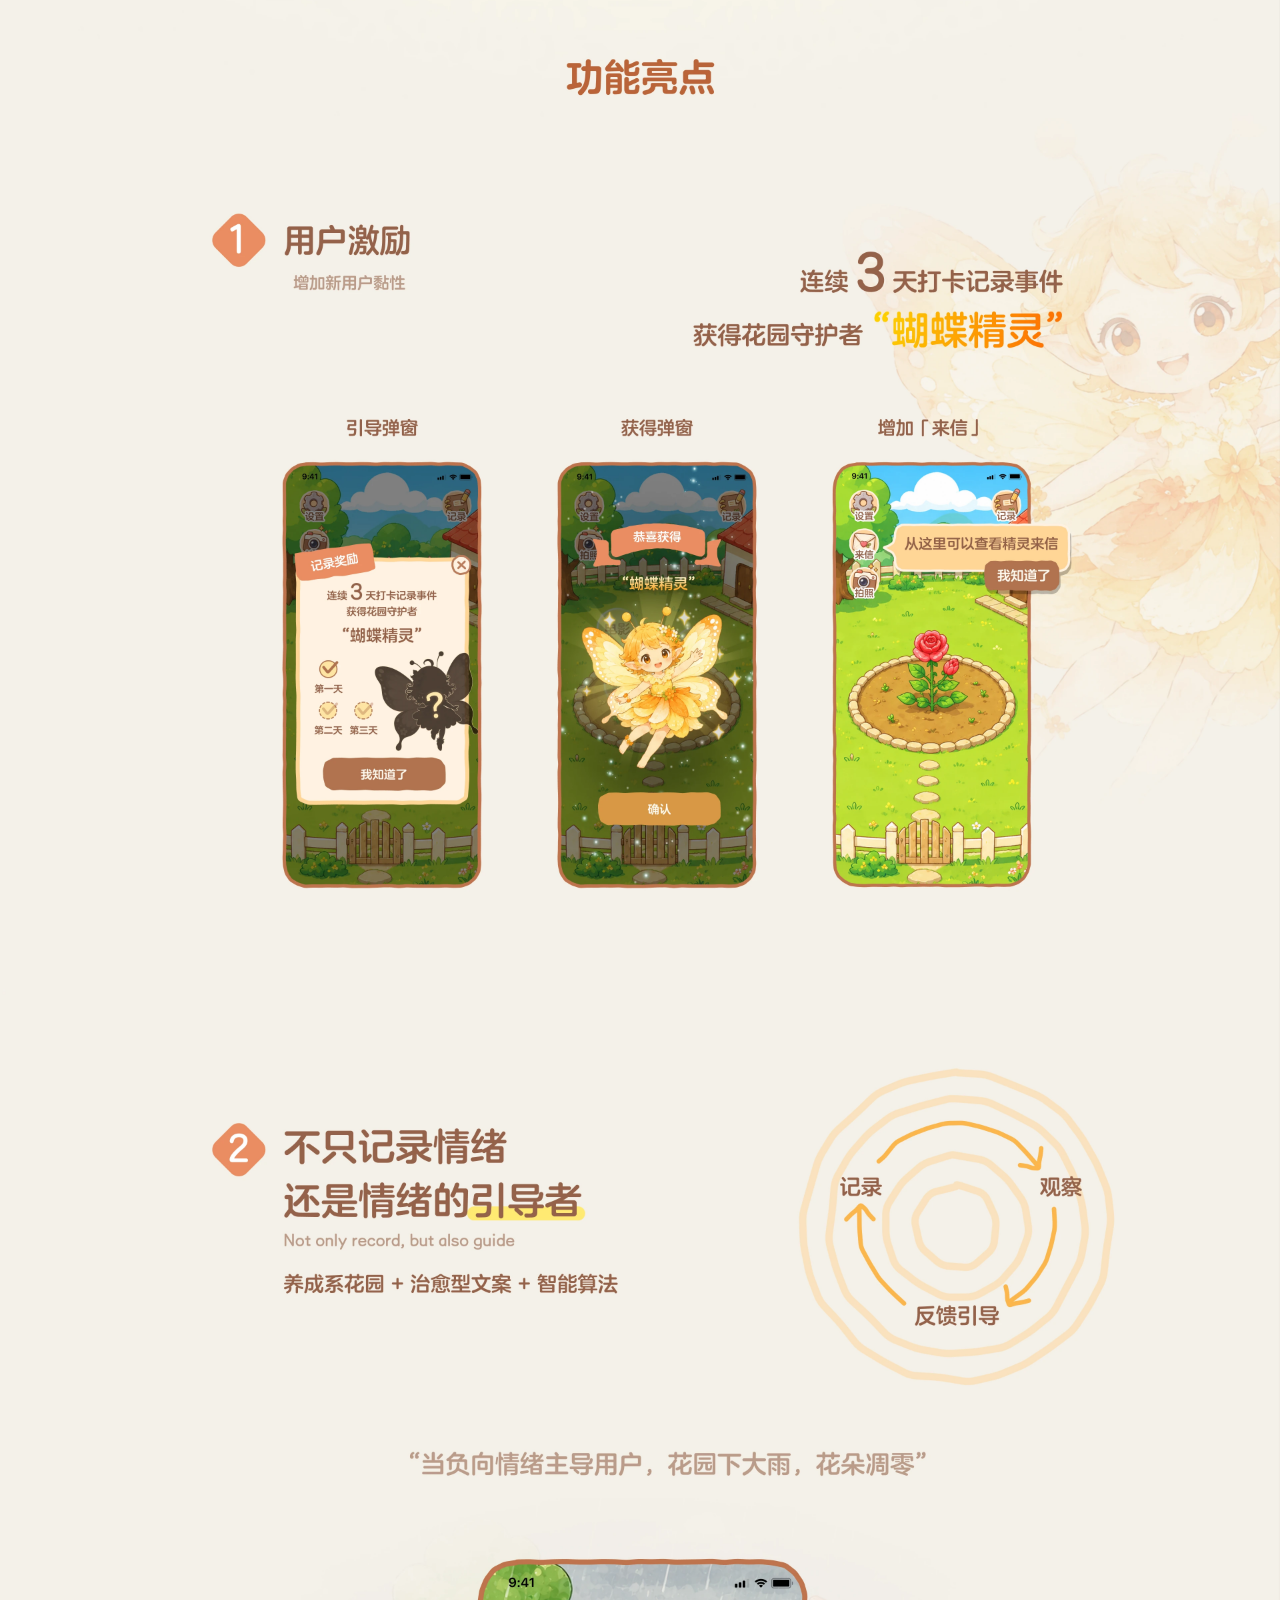
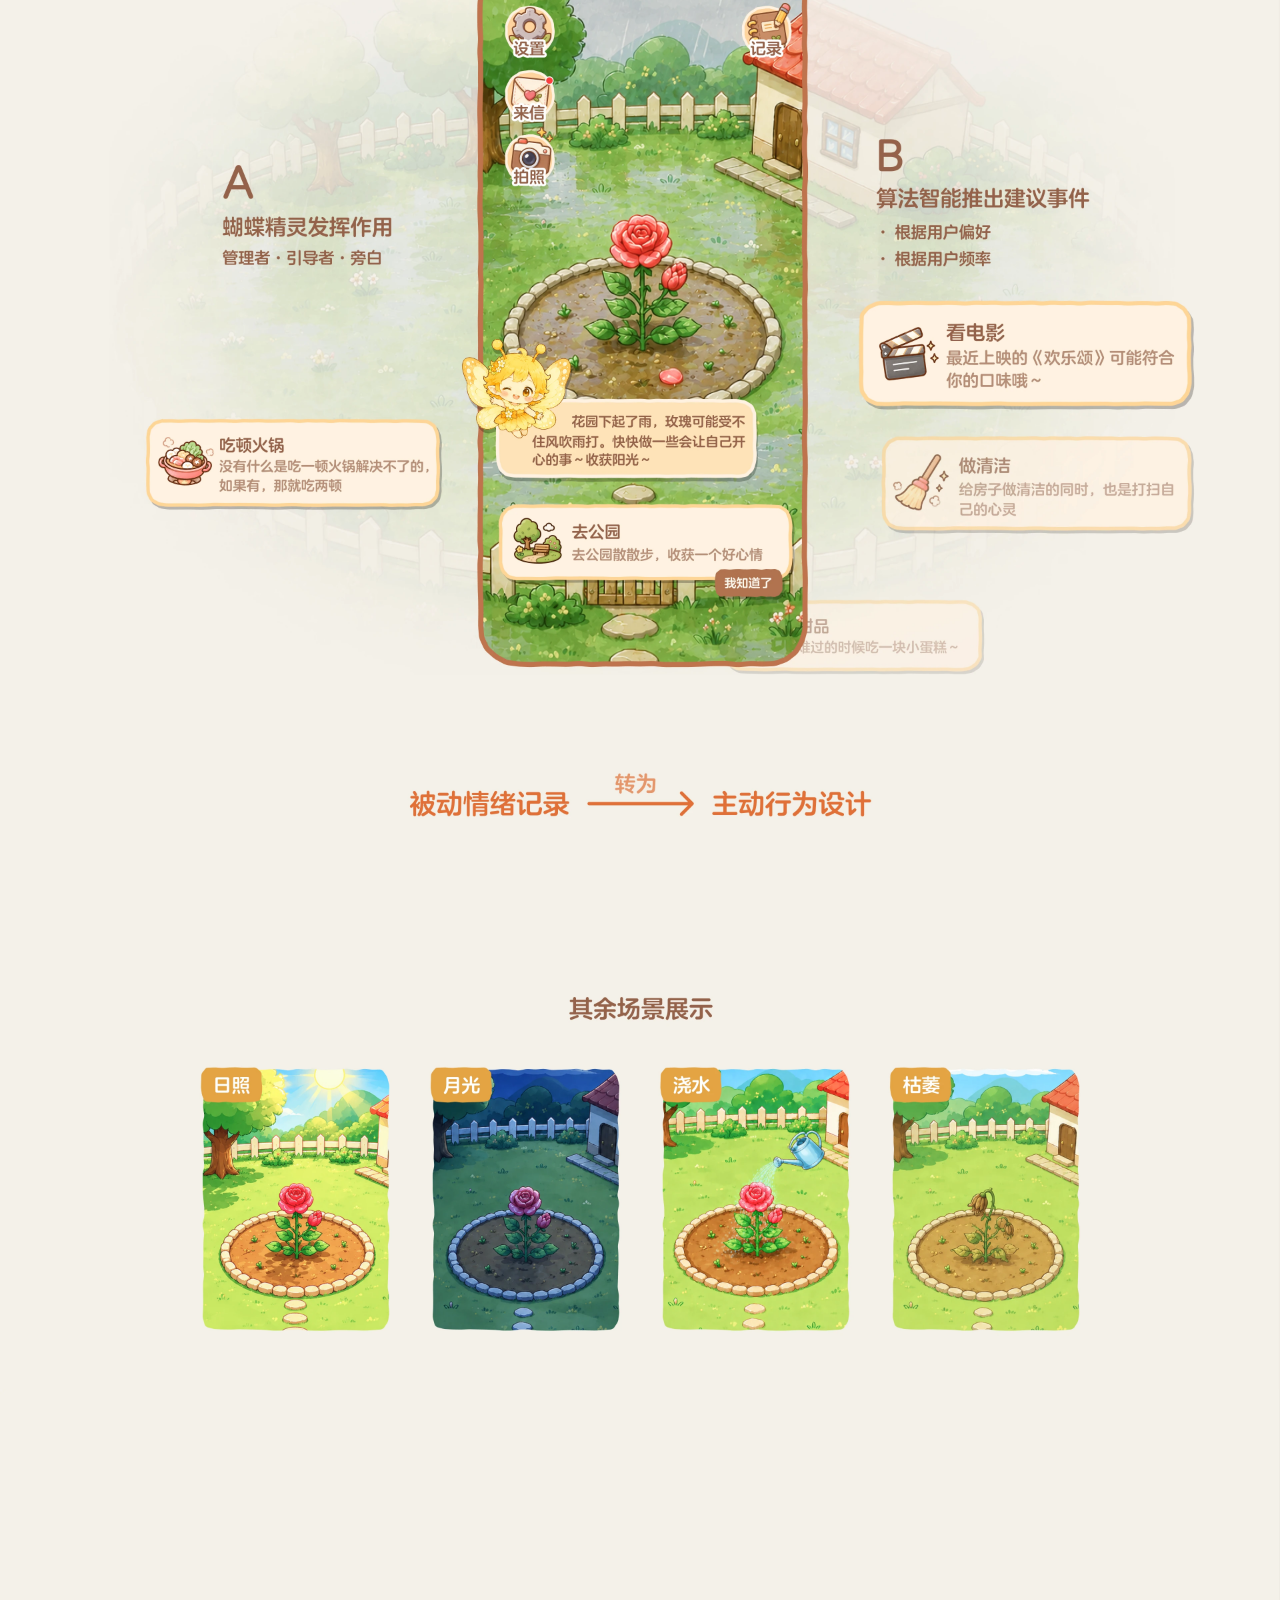
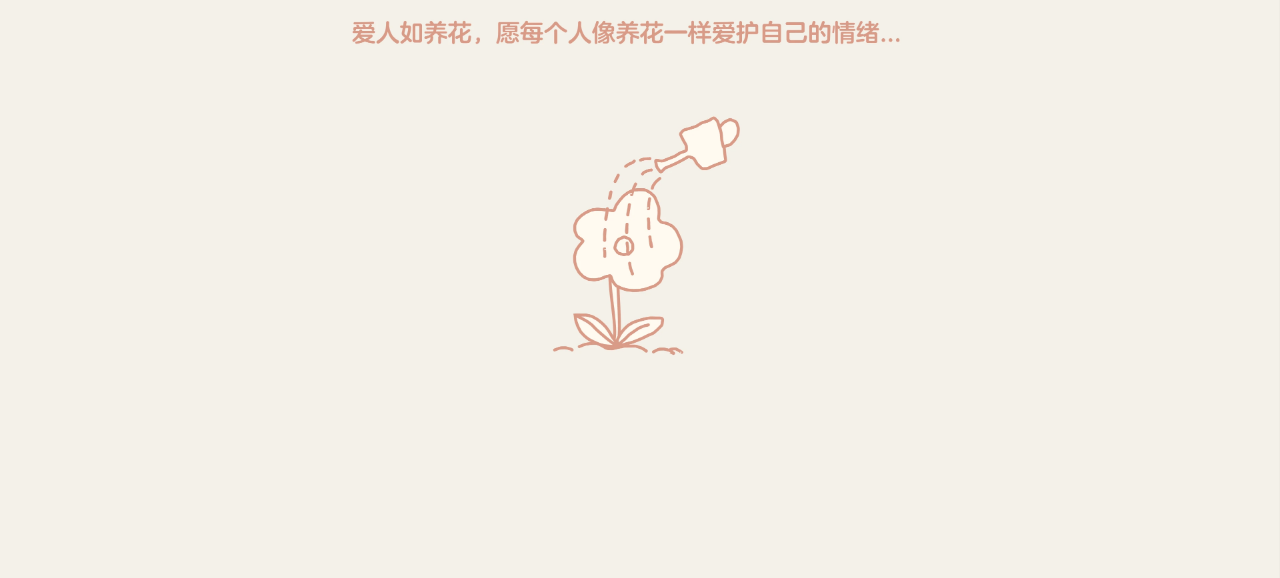
==== commit 46782500: "Release v2.0" ====
--- a/emotion-garden-detail.html
+++ b/emotion-garden-detail.html
@@ -10,13 +10,17 @@
   <body style="--detail-bg: #f4f0e8; --detail-header-bg: #f4f0e8; --detail-header-bg-rgb: 244, 240, 232;">
     <header class="detail-nav">
       <div class="detail-nav-group">
+        <a class="detail-nav-link detail-nav-link-prev" href="./qingyou-detail.html" aria-label="前往上一个作品">
+          <span class="detail-nav-link-icon" aria-hidden="true"></span>
+          <span>上一个</span>
+        </a>
         <a class="detail-nav-link detail-nav-link-home" href="./index.html#projects" aria-label="返回全部作品">
           <span class="detail-nav-link-icon" aria-hidden="true"></span>
         </a>
       </div>
       <p class="detail-nav-title">情绪花园</p>
       <div class="detail-nav-group detail-nav-group-right">
-        <a class="detail-nav-link detail-nav-link-next" href="./qingyou-detail.html" aria-label="前往下一个作品">
+        <a class="detail-nav-link detail-nav-link-next" href="./tencent-xr-detail.html" aria-label="前往下一个作品">
           <span>下一个</span>
           <span class="detail-nav-link-icon" aria-hidden="true"></span>
         </a>
